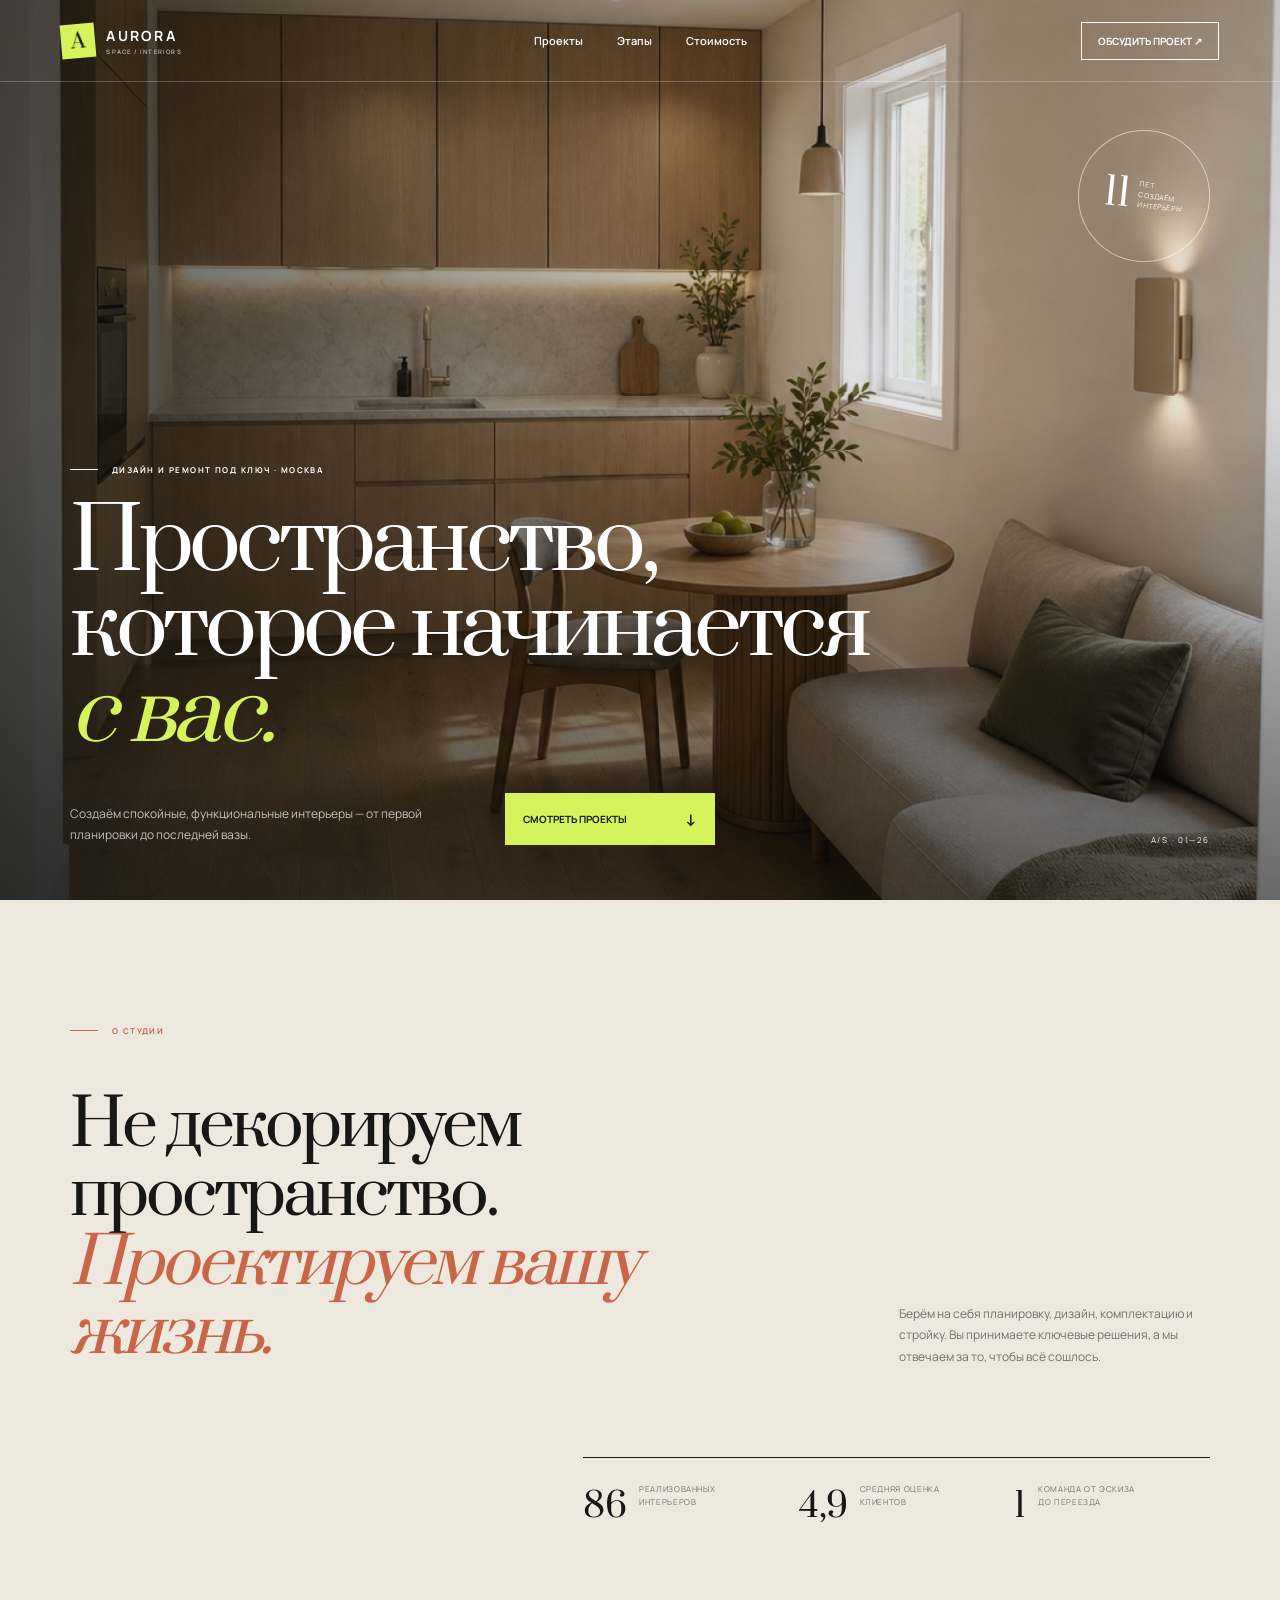
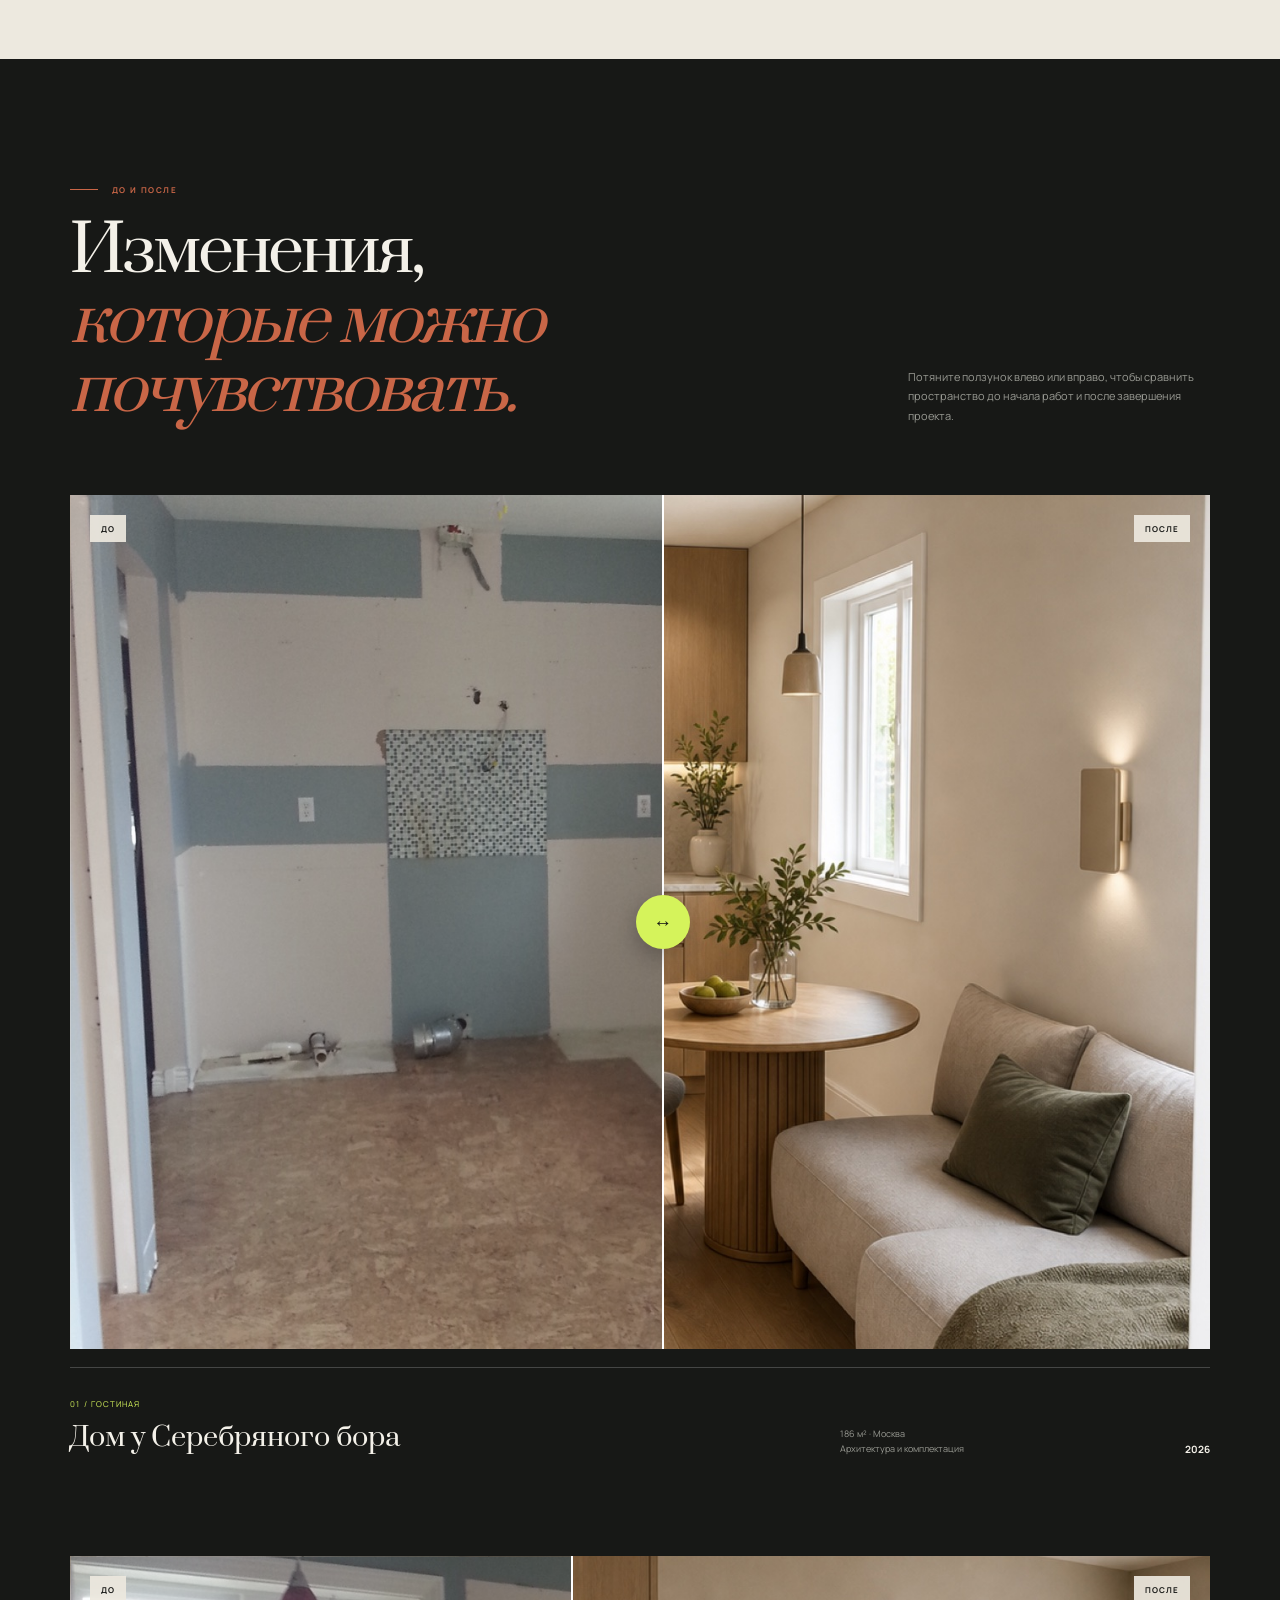
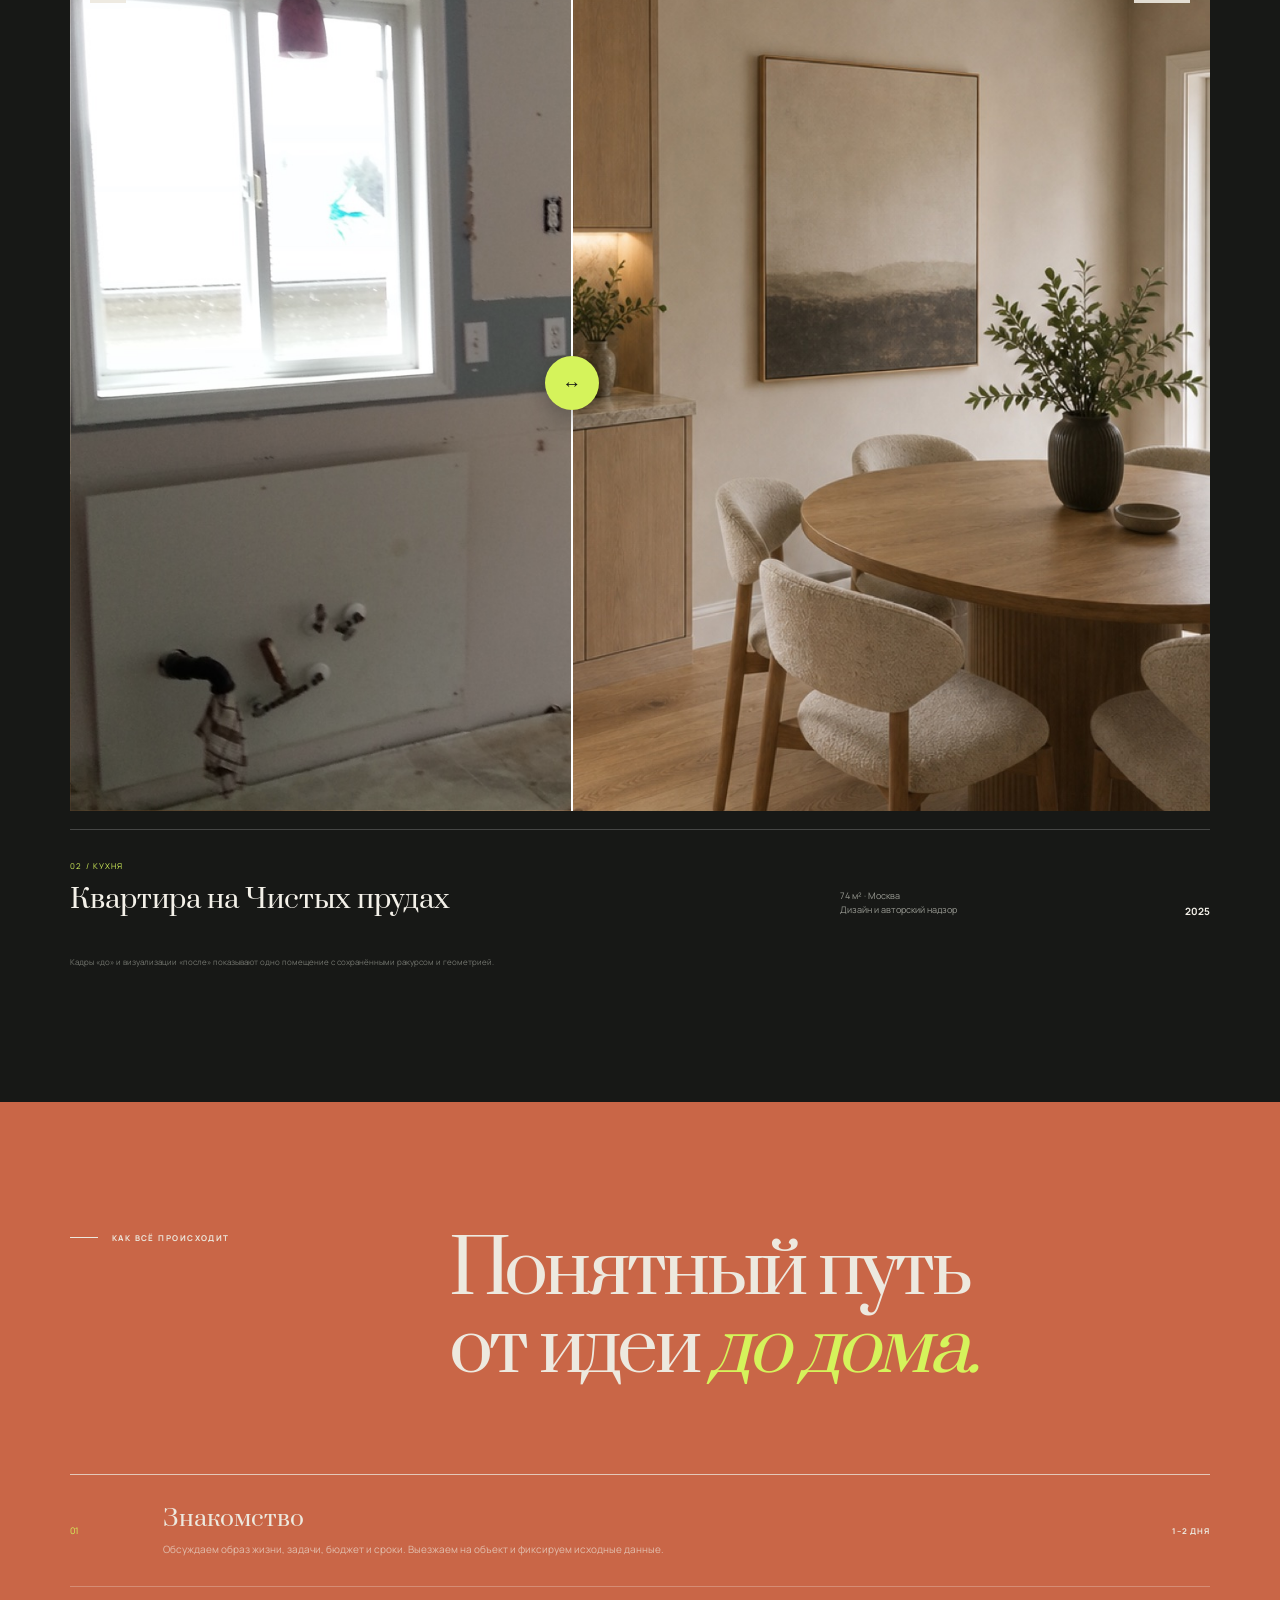
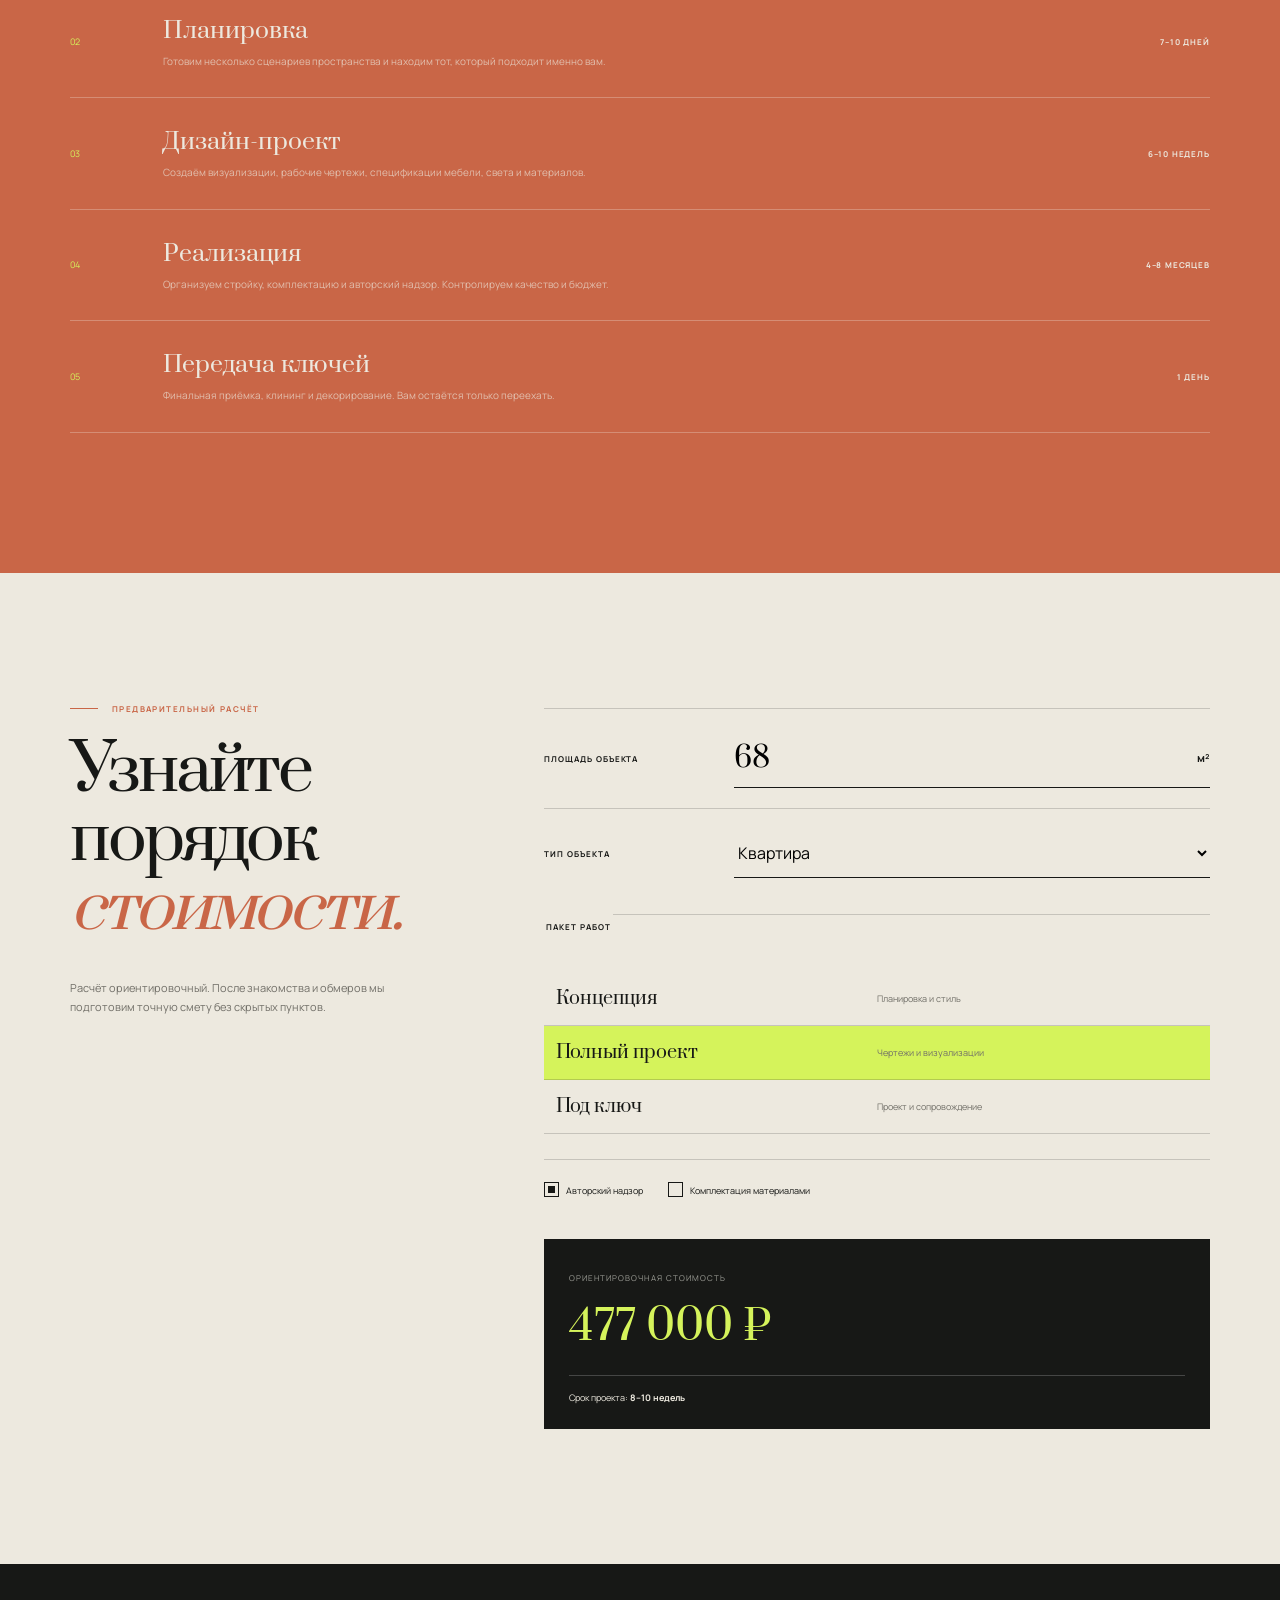
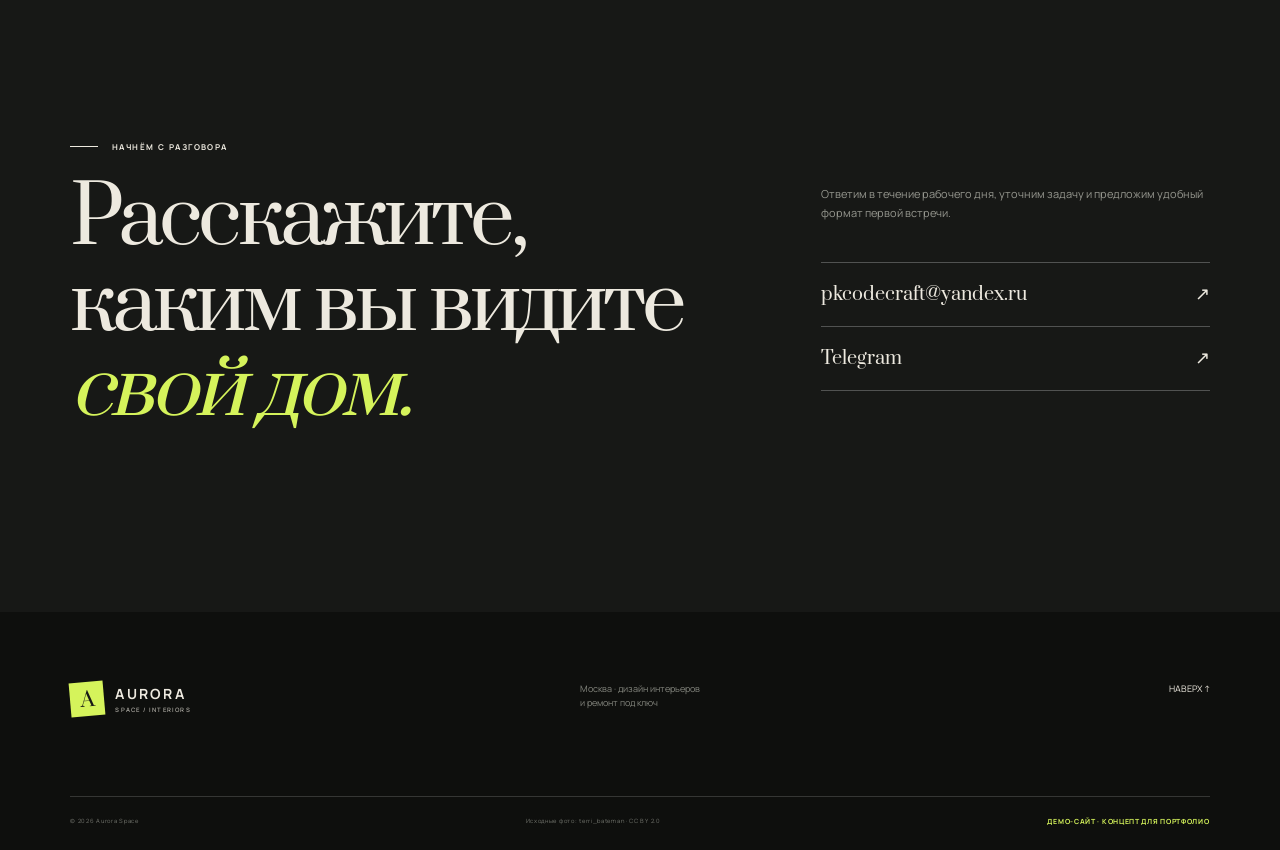
==== aurora/index.html @ 2953c41c "add Aurora interior studio demo" ====
<!doctype html>
<html lang="ru">
  <head>
    <meta charset="UTF-8" />
    <meta name="viewport" content="width=device-width, initial-scale=1.0" />
    <meta name="description" content="Aurora Space — дизайн интерьеров и ремонт под ключ. Проекты до и после, этапы работы и онлайн-расчёт стоимости." />
    <meta name="theme-color" content="#ede9df" />
    <title>Aurora Space — дизайн интерьеров</title>
    <link rel="preconnect" href="https://fonts.googleapis.com" />
    <link rel="preconnect" href="https://fonts.gstatic.com" crossorigin />
    <link href="https://fonts.googleapis.com/css2?family=Manrope:wght@400;500;600;700&family=Prata&display=swap" rel="stylesheet" />
    <link rel="stylesheet" href="styles.css?v=20260711-1" />
  </head>
  <body>
    <a class="skip-link" href="#main">Перейти к содержанию</a>

    <header class="site-header">
      <a class="logo" href="#top" aria-label="Aurora Space — на главную"><span>A</span><b>AURORA<small>SPACE / INTERIORS</small></b></a>
      <nav class="desktop-nav" aria-label="Основная навигация"><a href="#projects">Проекты</a><a href="#process">Этапы</a><a href="#calculator">Стоимость</a></nav>
      <a class="header-cta" href="#contact">Обсудить проект ↗</a>
      <button class="menu-toggle" type="button" aria-label="Открыть меню" aria-expanded="false"><i></i><i></i></button>
    </header>

    <div class="mobile-menu" aria-hidden="true">
      <a href="#projects">Проекты <span>01</span></a><a href="#process">Этапы <span>02</span></a><a href="#calculator">Стоимость <span>03</span></a><a href="#contact">Контакты <span>04</span></a>
    </div>

    <main id="main">
      <section class="hero" id="top">
        <img src="assets/living-after.jpg" alt="Современный интерьер гостиной Aurora Space" />
        <div class="hero-overlay"></div>
        <div class="hero-copy">
          <p class="eyebrow"><span></span> Дизайн и ремонт под ключ · Москва</p>
          <h1>Пространство,<br />которое начинается<br /><em>с вас.</em></h1>
          <div class="hero-bottom">
            <p>Создаём спокойные, функциональные интерьеры — от первой планировки до последней вазы.</p>
            <a class="button light" href="#projects">Смотреть проекты <span>↓</span></a>
          </div>
        </div>
        <div class="hero-stamp"><b>11</b><span>лет<br />создаём<br />интерьеры</span></div>
        <p class="hero-index">A/S · 01—26</p>
      </section>

      <section class="intro section">
        <p class="eyebrow dark reveal"><span></span> О студии</p>
        <div class="intro-main reveal"><h2>Не декорируем пространство.<br /><em>Проектируем вашу жизнь.</em></h2><p>Берём на себя планировку, дизайн, комплектацию и стройку. Вы принимаете ключевые решения, а мы отвечаем за то, чтобы всё сошлось.</p></div>
        <div class="intro-facts reveal"><div><b>86</b><span>реализованных<br />интерьеров</span></div><div><b>4,9</b><span>средняя оценка<br />клиентов</span></div><div><b>1</b><span>команда от эскиза<br />до переезда</span></div></div>
      </section>

      <section class="projects section" id="projects">
        <div class="section-heading reveal"><div><p class="eyebrow dark"><span></span> До и после</p><h2>Изменения,<br /><em>которые можно почувствовать.</em></h2></div><p>Потяните ползунок влево или вправо, чтобы сравнить пространство до начала работ и после завершения проекта.</p></div>

        <article class="project reveal">
          <div class="compare" data-compare style="--position: 52%">
            <img class="compare-after" src="assets/living-after.jpg" alt="Гостиная после обновления" />
            <img class="compare-before" src="assets/living-before.jpg" alt="Гостиная до обновления" />
            <span class="compare-label before-label">ДО</span><span class="compare-label after-label">ПОСЛЕ</span>
            <div class="compare-line" aria-hidden="true"><span>↔</span></div>
            <input class="compare-range" type="range" min="0" max="100" value="52" aria-label="Сравнить гостиную до и после ремонта" />
          </div>
          <div class="project-info"><div><span>01 / Гостиная</span><h3>Дом у Серебряного бора</h3></div><p>186 м² · Москва<br />Архитектура и комплектация</p><b>2026</b></div>
        </article>

        <article class="project reveal">
          <div class="compare" data-compare style="--position: 44%">
            <img class="compare-after" src="assets/kitchen-after.jpg" alt="Кухня после обновления" />
            <img class="compare-before" src="assets/kitchen-before.jpg" alt="Кухня до обновления" />
            <span class="compare-label before-label">ДО</span><span class="compare-label after-label">ПОСЛЕ</span>
            <div class="compare-line" aria-hidden="true"><span>↔</span></div>
            <input class="compare-range" type="range" min="0" max="100" value="44" aria-label="Сравнить кухню до и после ремонта" />
          </div>
          <div class="project-info"><div><span>02 / Кухня</span><h3>Квартира на Чистых прудах</h3></div><p>74 м² · Москва<br />Дизайн и авторский надзор</p><b>2025</b></div>
        </article>
        <p class="photo-note">Кадры «до» и визуализации «после» показывают одно помещение с сохранёнными ракурсом и геометрией.</p>
      </section>

      <section class="process section" id="process">
        <div class="process-title reveal"><p class="eyebrow"><span></span> Как всё происходит</p><h2>Понятный путь<br />от идеи <em>до дома.</em></h2></div>
        <ol class="steps">
          <li class="reveal"><span>01</span><div><h3>Знакомство</h3><p>Обсуждаем образ жизни, задачи, бюджет и сроки. Выезжаем на объект и фиксируем исходные данные.</p></div><b>1–2 дня</b></li>
          <li class="reveal"><span>02</span><div><h3>Планировка</h3><p>Готовим несколько сценариев пространства и находим тот, который подходит именно вам.</p></div><b>7–10 дней</b></li>
          <li class="reveal"><span>03</span><div><h3>Дизайн-проект</h3><p>Создаём визуализации, рабочие чертежи, спецификации мебели, света и материалов.</p></div><b>6–10 недель</b></li>
          <li class="reveal"><span>04</span><div><h3>Реализация</h3><p>Организуем стройку, комплектацию и авторский надзор. Контролируем качество и бюджет.</p></div><b>4–8 месяцев</b></li>
          <li class="reveal"><span>05</span><div><h3>Передача ключей</h3><p>Финальная приёмка, клининг и декорирование. Вам остаётся только переехать.</p></div><b>1 день</b></li>
        </ol>
      </section>

      <section class="calculator section" id="calculator">
        <div class="calculator-copy reveal"><p class="eyebrow dark"><span></span> Предварительный расчёт</p><h2>Узнайте порядок<br /><em>стоимости.</em></h2><p>Расчёт ориентировочный. После знакомства и обмеров мы подготовим точную смету без скрытых пунктов.</p></div>
        <form class="calc-form reveal" id="calc-form">
          <label class="field"><span>Площадь объекта</span><div class="area-input"><input id="area" type="number" min="20" max="500" value="68" /><b>м²</b></div></label>
          <label class="field"><span>Тип объекта</span><select id="property"><option value="1">Квартира</option><option value="1.12">Загородный дом</option><option value="1.18">Коммерческое пространство</option></select></label>
          <fieldset><legend>Пакет работ</legend><label><input type="radio" name="package" value="4200" /><span><b>Концепция</b><small>Планировка и стиль</small></span></label><label><input type="radio" name="package" value="6500" checked /><span><b>Полный проект</b><small>Чертежи и визуализации</small></span></label><label><input type="radio" name="package" value="9500" /><span><b>Под ключ</b><small>Проект и сопровождение</small></span></label></fieldset>
          <div class="extras"><label><input id="supervision" type="checkbox" checked /><span>Авторский надзор</span></label><label><input id="supply" type="checkbox" /><span>Комплектация материалами</span></label></div>
          <div class="calc-result"><span>Ориентировочная стоимость</span><output id="price">477 360 ₽</output><p>Срок проекта: <b id="duration">8–10 недель</b></p></div>
        </form>
      </section>

      <section class="contact section" id="contact">
        <div class="contact-copy reveal"><p class="eyebrow"><span></span> Начнём с разговора</p><h2>Расскажите,<br />каким вы видите<br /><em>свой дом.</em></h2></div>
        <div class="contact-side reveal"><p>Ответим в течение рабочего дня, уточним задачу и предложим удобный формат первой встречи.</p><a class="contact-link" href="mailto:pkcodecraft@yandex.ru">pkcodecraft@yandex.ru <span>↗</span></a><a class="contact-link" href="https://t.me/un4uspep" target="_blank" rel="noreferrer">Telegram <span>↗</span></a></div>
      </section>
    </main>

    <footer class="footer"><a class="logo" href="#top"><span>A</span><b>AURORA<small>SPACE / INTERIORS</small></b></a><p>Москва · дизайн интерьеров<br />и ремонт под ключ</p><a href="#top">Наверх ↑</a><div class="footer-bottom"><small>© <span id="year"></span> Aurora Space</small><small>Исходные фото: <a href="https://commons.wikimedia.org/wiki/Category:Kitchen_installation" target="_blank" rel="noreferrer">terri_bateman · CC BY 2.0</a></small><b>ДЕМО-САЙТ · КОНЦЕПТ ДЛЯ ПОРТФОЛИО</b></div></footer>
    <script src="script.js?v=20260711-1"></script>
  </body>
</html>
---- aurora/styles.css ----
:root { --paper:#ede9df; --ink:#171816; --muted:#716f68; --line:rgba(23,24,22,.18); --acid:#d5f35b; --clay:#c96647; --serif:"Prata",Georgia,serif; --sans:"Manrope",Arial,sans-serif; }
* { box-sizing:border-box; }
html { scroll-behavior:smooth; }
body { margin:0; color:var(--ink); background:var(--paper); font-family:var(--sans); overflow-x:hidden; }
body.menu-open { overflow:hidden; }
a { color:inherit; text-decoration:none; }
button,input,select { font:inherit; }
img { display:block; max-width:100%; }
.skip-link { position:fixed; z-index:100; left:12px; top:12px; padding:12px 16px; background:white; transform:translateY(-160%); }
.skip-link:focus { transform:none; }
.site-header { position:fixed; z-index:40; inset:0 0 auto; height:82px; padding:0 clamp(22px,4.8vw,78px); display:grid; grid-template-columns:1fr auto 1fr; align-items:center; color:white; border-bottom:1px solid rgba(255,255,255,.25); transition:.3s; }
.site-header.scrolled { height:68px; color:var(--ink); background:rgba(237,233,223,.93); border-color:var(--line); backdrop-filter:blur(15px); }
.logo { justify-self:start; display:flex; align-items:center; gap:11px; }
.logo > span { width:34px; height:34px; display:grid; place-items:center; color:var(--ink); background:var(--acid); font:20px var(--serif); transform:rotate(-5deg); }
.logo b { font-size:14px; letter-spacing:.16em; }
.logo small { display:block; margin-top:3px; font-size:6px; font-weight:600; letter-spacing:.2em; opacity:.7; }
.desktop-nav { display:flex; gap:34px; font-size:11px; font-weight:600; }
.desktop-nav a { padding:8px 0; }
.header-cta { justify-self:end; padding:11px 16px; border:1px solid currentColor; font-size:10px; font-weight:700; text-transform:uppercase; }
.menu-toggle { display:none; width:42px; height:42px; border:0; color:inherit; background:none; }
.menu-toggle i { display:block; width:22px; height:1px; margin:6px auto; background:currentColor; transition:.2s; }
.menu-toggle.active i:first-child { transform:translateY(3.5px) rotate(45deg); }
.menu-toggle.active i:last-child { transform:translateY(-3.5px) rotate(-45deg); }
.mobile-menu { display:none; position:fixed; z-index:35; inset:0; padding:110px 24px 30px; background:var(--acid); }
.mobile-menu a { display:flex; justify-content:space-between; padding:19px 0; border-bottom:1px solid var(--ink); font:32px var(--serif); }
.mobile-menu a span { font:9px var(--sans); }
.section { padding-left:clamp(22px,5.5vw,90px); padding-right:clamp(22px,5.5vw,90px); }
section[id] { scroll-margin-top:70px; }
.hero { position:relative; min-height:100svh; display:flex; align-items:flex-end; padding:140px clamp(22px,5.5vw,90px) 55px; color:white; overflow:hidden; }
.hero > img,.hero-overlay { position:absolute; inset:0; width:100%; height:100%; }
.hero > img { object-fit:cover; }
.hero-overlay { background:linear-gradient(90deg,rgba(13,14,12,.7),rgba(13,14,12,.1) 70%),linear-gradient(0deg,rgba(13,14,12,.55),transparent 55%); }
.hero-copy { position:relative; z-index:2; width:min(1100px,83%); }
.eyebrow { margin:0; font-size:8px; font-weight:700; letter-spacing:.18em; text-transform:uppercase; }
.eyebrow span { display:inline-block; width:28px; height:1px; margin:0 10px 3px 0; background:currentColor; }
.eyebrow.dark { color:var(--clay); }
.hero h1 { margin:26px 0 0; font:400 clamp(54px,6.7vw,108px)/1 var(--serif); letter-spacing:-.055em; }
em { color:var(--acid); font-style:italic; }
.hero-bottom { display:flex; align-items:flex-end; gap:45px; margin-top:35px; }
.hero-bottom > p { width:390px; margin:0; color:rgba(255,255,255,.72); font-size:12px; line-height:1.7; }
.button { min-width:210px; display:inline-flex; justify-content:space-between; align-items:center; padding:15px 18px; font-size:10px; font-weight:700; text-transform:uppercase; }
.button.light { color:var(--ink); background:var(--acid); }
.button span { font-size:16px; }
.hero-stamp { position:absolute; z-index:2; right:5.5vw; top:130px; width:132px; height:132px; display:flex; align-items:center; justify-content:center; gap:8px; border:1px solid rgba(255,255,255,.55); border-radius:50%; transform:rotate(6deg); }
.hero-stamp b { font:38px var(--serif); }
.hero-stamp span { font-size:7px; line-height:1.5; text-transform:uppercase; letter-spacing:.08em; }
.hero-index { position:absolute; z-index:2; right:5.5vw; bottom:55px; margin:0; font-size:8px; letter-spacing:.18em; }
.intro { padding-top:125px; padding-bottom:130px; }
.intro-main { display:grid; grid-template-columns:1.4fr .6fr; gap:8vw; align-items:end; margin-top:55px; }
.intro h2,.section-heading h2,.process h2,.calculator h2,.contact h2 { margin:0; font:400 clamp(42px,5vw,76px)/1.08 var(--serif); letter-spacing:-.05em; }
.intro h2 em,.section-heading h2 em,.calculator h2 em { color:var(--clay); }
.intro-main > p { margin:0; color:var(--muted); font-size:12px; line-height:1.8; }
.intro-facts { display:grid; grid-template-columns:repeat(3,1fr); gap:20px; width:55%; margin:90px 0 0 auto; padding-top:25px; border-top:1px solid var(--ink); }
.intro-facts div { display:flex; align-items:flex-start; gap:12px; }
.intro-facts b { font:34px var(--serif); }
.intro-facts span { font-size:8px; line-height:1.55; text-transform:uppercase; letter-spacing:.08em; color:var(--muted); }
.projects { padding-top:125px; padding-bottom:135px; color:#f4f1e9; background:var(--ink); }
.section-heading { display:flex; justify-content:space-between; align-items:flex-end; gap:60px; margin-bottom:70px; }
.section-heading h2 { margin-top:22px; }
.section-heading > p { width:360px; margin:0; color:#999a93; font-size:11px; line-height:1.75; }
.compare { --position:50%; position:relative; aspect-ratio:4/3; overflow:hidden; background:#2b2c29; cursor:ew-resize; touch-action:pan-y; }
.compare > img { position:absolute; inset:0; width:100%; height:100%; object-fit:cover; }
.compare-before { z-index:2; clip-path:inset(0 calc(100% - var(--position)) 0 0); filter:saturate(.72); }
.compare-line { position:absolute; z-index:4; left:var(--position); top:0; bottom:0; width:2px; background:white; transform:translateX(-1px); pointer-events:none; }
.compare-line span { position:absolute; left:50%; top:50%; width:54px; height:54px; display:grid; place-items:center; border-radius:50%; color:var(--ink); background:var(--acid); box-shadow:0 8px 25px rgba(0,0,0,.28); transform:translate(-50%,-50%); font-size:19px; }
.compare-range { position:absolute; z-index:5; inset:0; width:100%; height:100%; margin:0; opacity:0; cursor:ew-resize; }
.compare-label { position:absolute; z-index:3; top:20px; padding:8px 11px; color:var(--ink); background:rgba(237,233,223,.92); font-size:8px; font-weight:700; letter-spacing:.12em; }
.before-label { left:20px; }.after-label { right:20px; }
.project + .project { margin-top:100px; }
.project-info { display:grid; grid-template-columns:1fr 270px 70px; gap:30px; align-items:end; padding-top:22px; border-top:1px solid rgba(255,255,255,.2); margin-top:18px; }
.project-info span { color:var(--acid); font-size:8px; text-transform:uppercase; letter-spacing:.13em; }
.project-info h3 { margin:7px 0 0; font:27px var(--serif); }
.project-info p { margin:0; color:#999a93; font-size:9px; line-height:1.6; }
.project-info > b { justify-self:end; font-size:10px; }
.photo-note { margin:38px 0 0; color:#74766f; font-size:8px; }
.process { padding-top:130px; padding-bottom:140px; color:var(--paper); background:var(--clay); }
.process-title { display:grid; grid-template-columns:.55fr 1.45fr; gap:7vw; align-items:start; }
.process-title h2 { font-size:clamp(46px,5.7vw,86px); }
.process-title em { color:var(--acid); }
.steps { list-style:none; margin:85px 0 0; padding:0; border-top:1px solid rgba(237,233,223,.75); }
.steps li { display:grid; grid-template-columns:65px 1fr 110px; gap:28px; align-items:center; padding:28px 0; border-bottom:1px solid rgba(237,233,223,.3); }
.steps li > span { color:var(--acid); font-size:9px; }
.steps h3 { margin:0 0 7px; font:23px var(--serif); }
.steps p { max-width:660px; margin:0; color:rgba(237,233,223,.68); font-size:10px; line-height:1.65; }
.steps li > b { text-align:right; font-size:8px; text-transform:uppercase; letter-spacing:.1em; }
.calculator { display:grid; grid-template-columns:.7fr 1.3fr; gap:9vw; padding-top:130px; padding-bottom:135px; }
.calculator-copy > p:last-child { max-width:340px; margin:35px 0 0; color:var(--muted); font-size:11px; line-height:1.75; }
.calculator h2 { margin-top:22px; }
.calc-form { padding-top:5px; }
.field { display:grid; grid-template-columns:190px 1fr; align-items:center; padding:20px 0; border-top:1px solid var(--line); }
.field > span,fieldset legend { font-size:8px; font-weight:700; text-transform:uppercase; letter-spacing:.12em; }
.area-input { display:flex; align-items:center; border-bottom:1px solid var(--ink); }
.area-input input { width:100%; padding:10px 0; border:0; outline:0; background:none; font:28px var(--serif); }
.area-input b { font-size:11px; }
.field select { width:100%; padding:12px 0; border:0; border-bottom:1px solid var(--ink); border-radius:0; background:transparent; outline:0; }
fieldset { margin:0; padding:25px 0; border:0; border-top:1px solid var(--line); }
fieldset legend { padding-top:23px; margin-bottom:15px; }
fieldset > label { display:block; }
fieldset input,.extras input { position:absolute; opacity:0; }
fieldset label span { display:grid; grid-template-columns:1fr 1fr; padding:14px 12px; border-bottom:1px solid var(--line); cursor:pointer; }
fieldset label span b { font:18px var(--serif); }
fieldset label span small { align-self:center; color:var(--muted); font-size:9px; }
fieldset input:checked + span { background:var(--acid); }
.extras { display:flex; gap:25px; padding:22px 0; border-top:1px solid var(--line); }
.extras label { cursor:pointer; font-size:9px; }
.extras label span::before { content:""; display:inline-block; width:13px; height:13px; margin:0 7px -3px 0; border:1px solid var(--ink); }
.extras input:checked + span::before { background:var(--ink); box-shadow:inset 0 0 0 3px var(--paper); }
.calc-result { margin-top:20px; padding:25px; color:var(--paper); background:var(--ink); }
.calc-result > span { font-size:8px; text-transform:uppercase; letter-spacing:.13em; color:#9b9c95; }
.calc-result output { display:block; margin:12px 0 20px; font:42px var(--serif); color:var(--acid); }
.calc-result p { margin:0; padding-top:15px; border-top:1px solid rgba(255,255,255,.2); font-size:9px; }
.contact { min-height:72svh; display:grid; grid-template-columns:1.25fr .75fr; gap:8vw; align-items:center; padding-top:120px; padding-bottom:120px; color:var(--paper); background:var(--ink); }
.contact h2 { margin-top:25px; font-size:clamp(48px,6.2vw,92px); }
.contact-side > p { margin:0 0 40px; color:#96978f; font-size:11px; line-height:1.75; }
.contact-link { display:flex; justify-content:space-between; gap:20px; padding:19px 0; border-top:1px solid rgba(255,255,255,.25); font:18px var(--serif); }
.contact-link:last-child { border-bottom:1px solid rgba(255,255,255,.25); }
.footer { display:grid; grid-template-columns:1fr 1fr 1fr; gap:30px; padding:70px clamp(22px,5.5vw,90px) 24px; color:var(--paper); background:#0e0f0d; }
.footer p { justify-self:center; margin:0; color:#85877f; font-size:9px; line-height:1.6; }
.footer > a:not(.logo) { justify-self:end; font-size:9px; text-transform:uppercase; }
.footer-bottom { grid-column:1/-1; display:flex; justify-content:space-between; gap:25px; margin-top:50px; padding-top:20px; border-top:1px solid rgba(255,255,255,.16); color:#74766f; font-size:7px; letter-spacing:.1em; }
.footer-bottom b { color:var(--acid); }
.reveal { opacity:0; transform:translateY(22px); transition:opacity .7s,transform .7s; }
.reveal.visible { opacity:1; transform:none; }
@media(max-width:900px){.site-header{grid-template-columns:1fr auto}.desktop-nav,.header-cta{display:none}.menu-toggle{display:block}.mobile-menu.open{display:flex;flex-direction:column}.hero-copy{width:94%}.intro-main{grid-template-columns:1fr}.intro-main>p{max-width:520px}.intro-facts{width:80%}.section-heading{align-items:flex-start}.calculator{grid-template-columns:1fr}.calculator-copy{max-width:700px}.calc-form{max-width:760px}.contact{grid-template-columns:1fr}.contact-side{max-width:620px}}
@media(max-width:650px){.site-header{height:70px;padding:0 19px}.logo b{font-size:12px}.hero{min-height:760px;padding:130px 21px 34px}.hero>img{object-position:60% center}.hero-copy{width:100%}.hero h1{font-size:clamp(43px,12.3vw,58px)}.hero-bottom{display:block}.hero-bottom>p{width:92%;margin-bottom:23px}.button{width:100%}.hero-stamp{width:94px;height:94px;right:20px;top:96px}.hero-stamp b{font-size:27px}.hero-stamp span{font-size:6px}.hero-index{display:none}.intro{padding-top:85px;padding-bottom:90px}.intro h2,.section-heading h2,.calculator h2{font-size:42px}.intro-facts{width:100%;grid-template-columns:repeat(3,1fr);margin-top:55px}.intro-facts div{display:block}.intro-facts b{display:block;margin-bottom:6px;font-size:26px}.section-heading{display:block;margin-bottom:45px}.section-heading>p{width:100%;margin-top:25px}.projects{padding-top:85px;padding-bottom:90px}.compare{aspect-ratio:4/4.2}.compare>img{object-position:center}.compare-line span{width:46px;height:46px}.project+.project{margin-top:70px}.project-info{grid-template-columns:1fr 45px;gap:16px}.project-info>div{min-width:0}.project-info h3{font-size:22px;overflow-wrap:anywhere}.project-info p{grid-column:1/-1}.project-info>b{grid-column:2;grid-row:1}.process{padding-top:85px;padding-bottom:90px}.process-title{display:block}.process-title h2{margin-top:25px;font-size:45px}.steps{margin-top:55px}.steps li{grid-template-columns:34px 1fr;gap:12px;padding:23px 0}.steps li>b{grid-column:2;text-align:left;color:var(--acid)}.calculator{padding-top:85px;padding-bottom:90px}.field{grid-template-columns:1fr;gap:10px}.field>span{margin-bottom:5px}fieldset label span{grid-template-columns:1fr;gap:4px}.extras{display:block}.extras label{display:block;margin:13px 0}.calc-result output{font-size:34px}.contact{padding-top:90px;padding-bottom:90px}.contact h2{font-size:47px}.contact-side{margin-top:35px}.contact-link{font-size:15px}.footer{grid-template-columns:1fr 1fr}.footer p{display:none}.footer-bottom{display:grid;grid-template-columns:1fr 1fr}.footer-bottom b{grid-column:1/-1}.before-label{left:12px}.after-label{right:12px}.compare-label{top:12px}}
@media(prefers-reduced-motion:reduce){html{scroll-behavior:auto}*,*::before,*::after{animation-duration:.01ms!important;transition-duration:.01ms!important}.reveal{opacity:1;transform:none}}
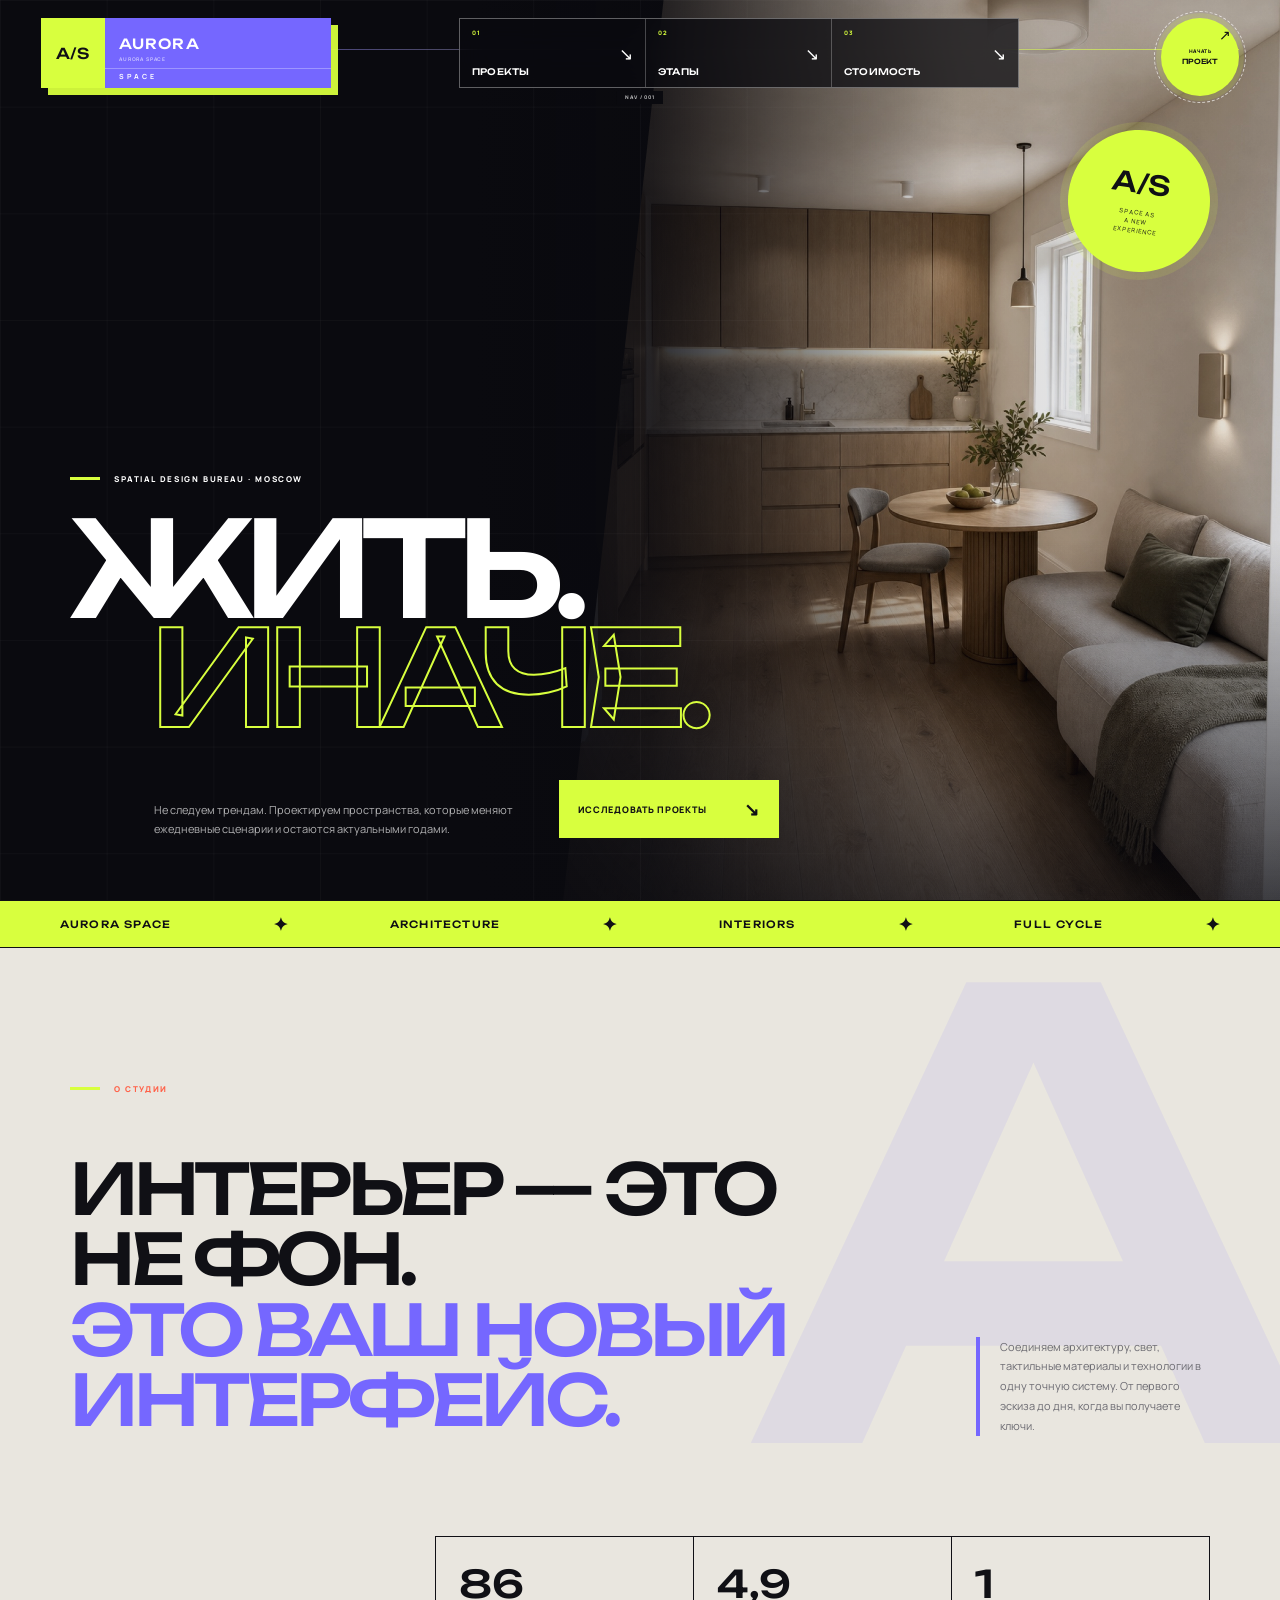
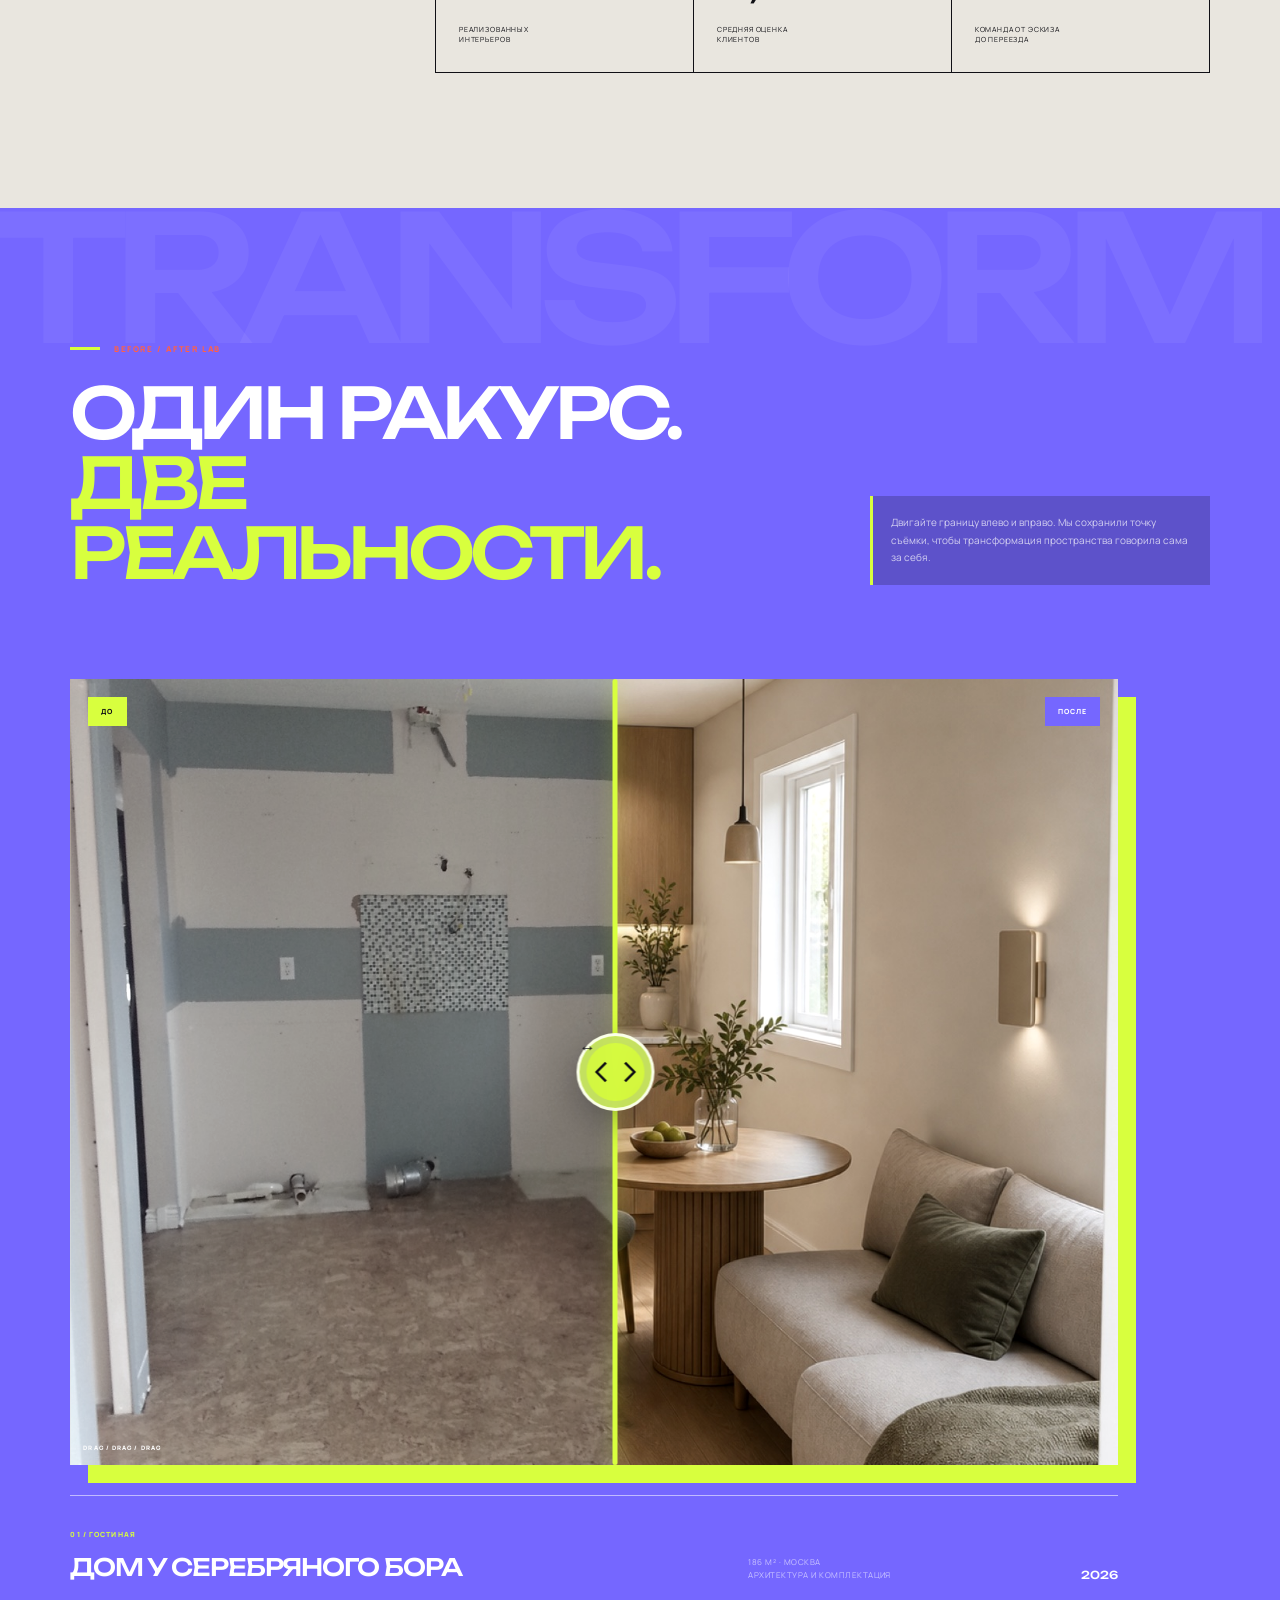
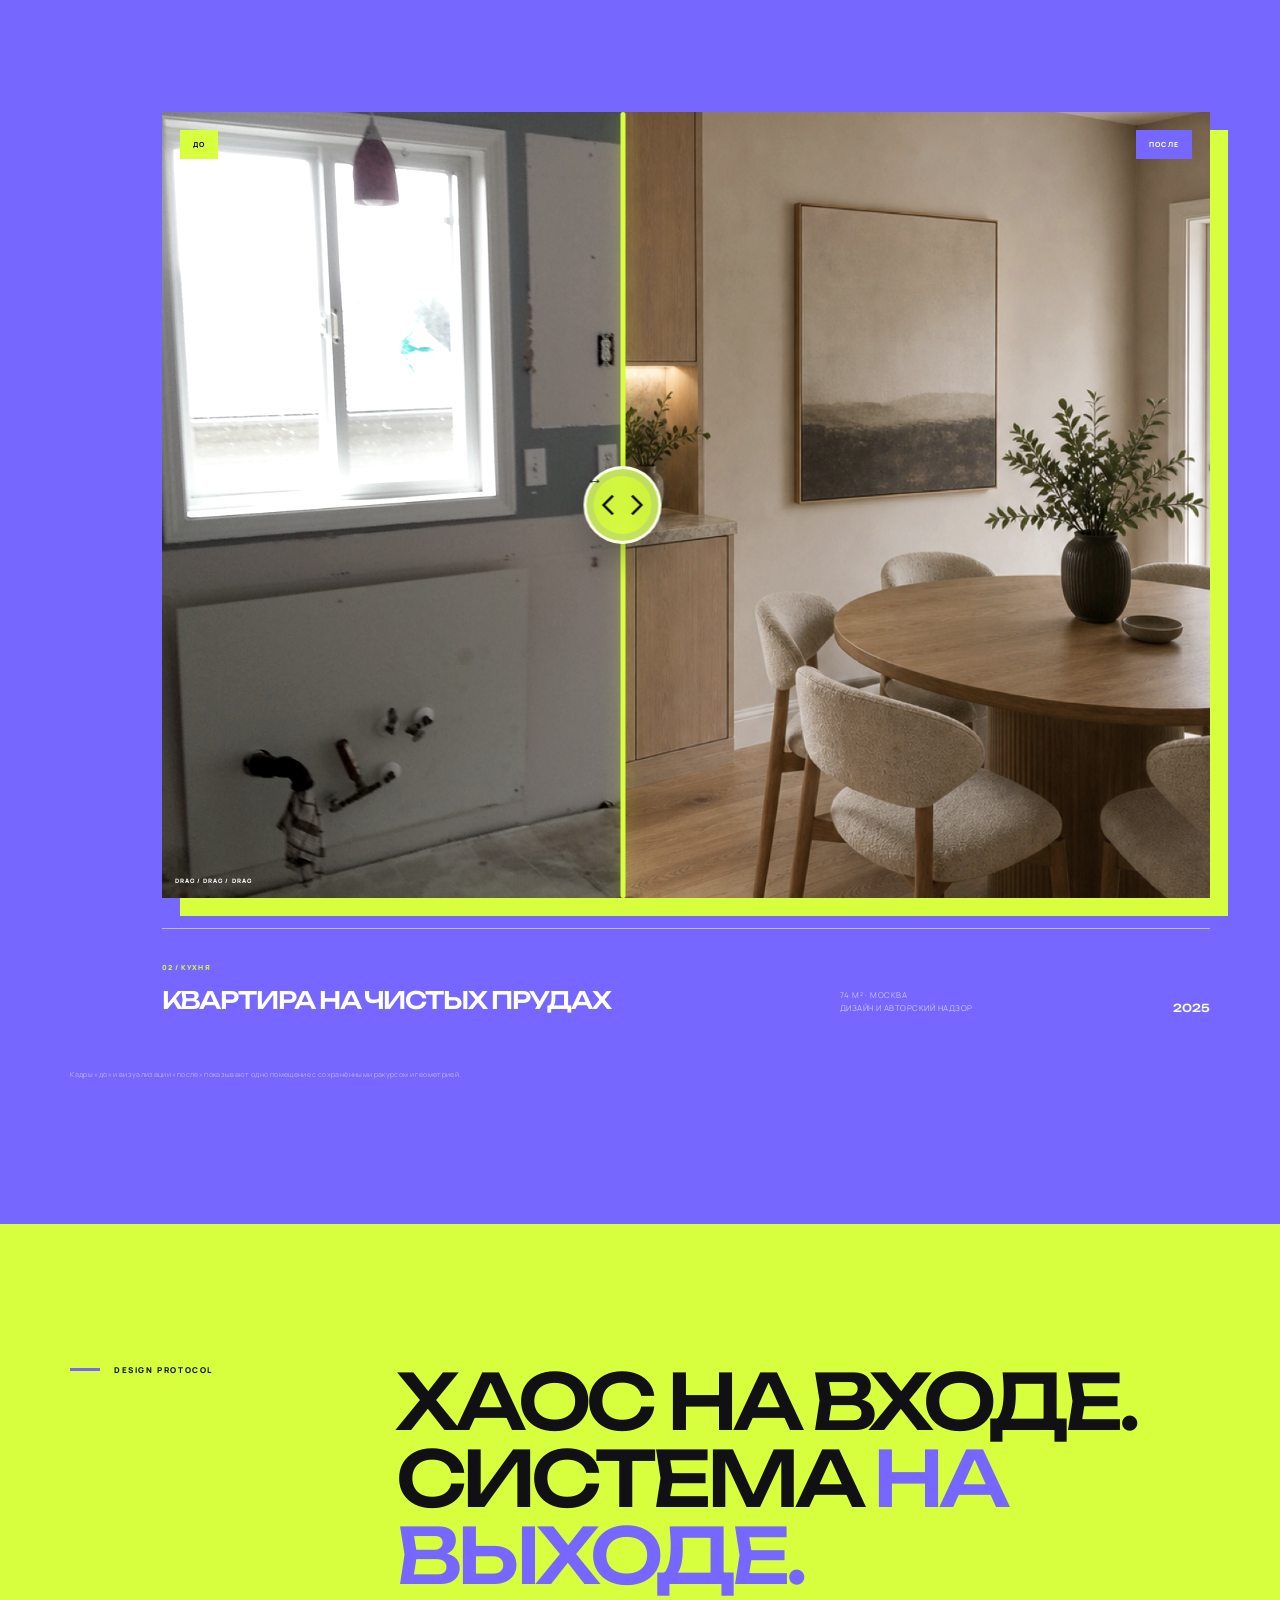
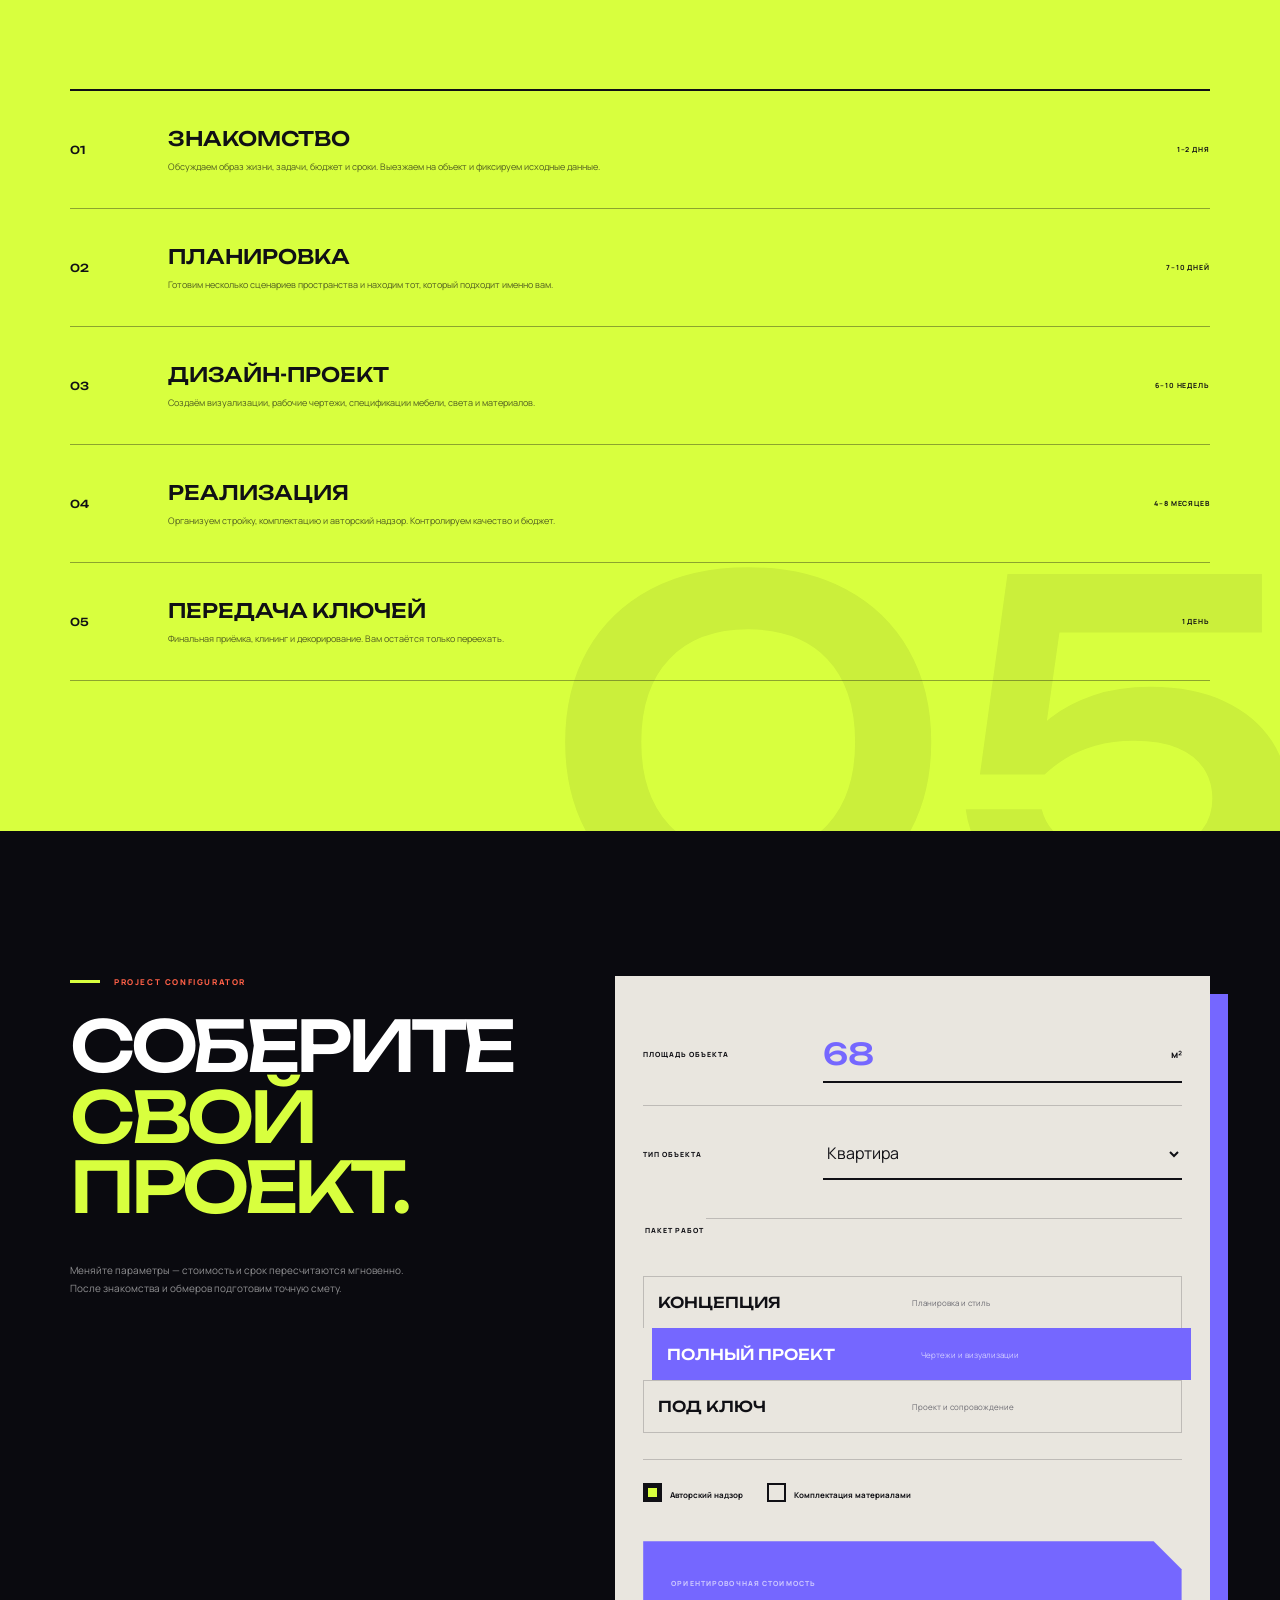
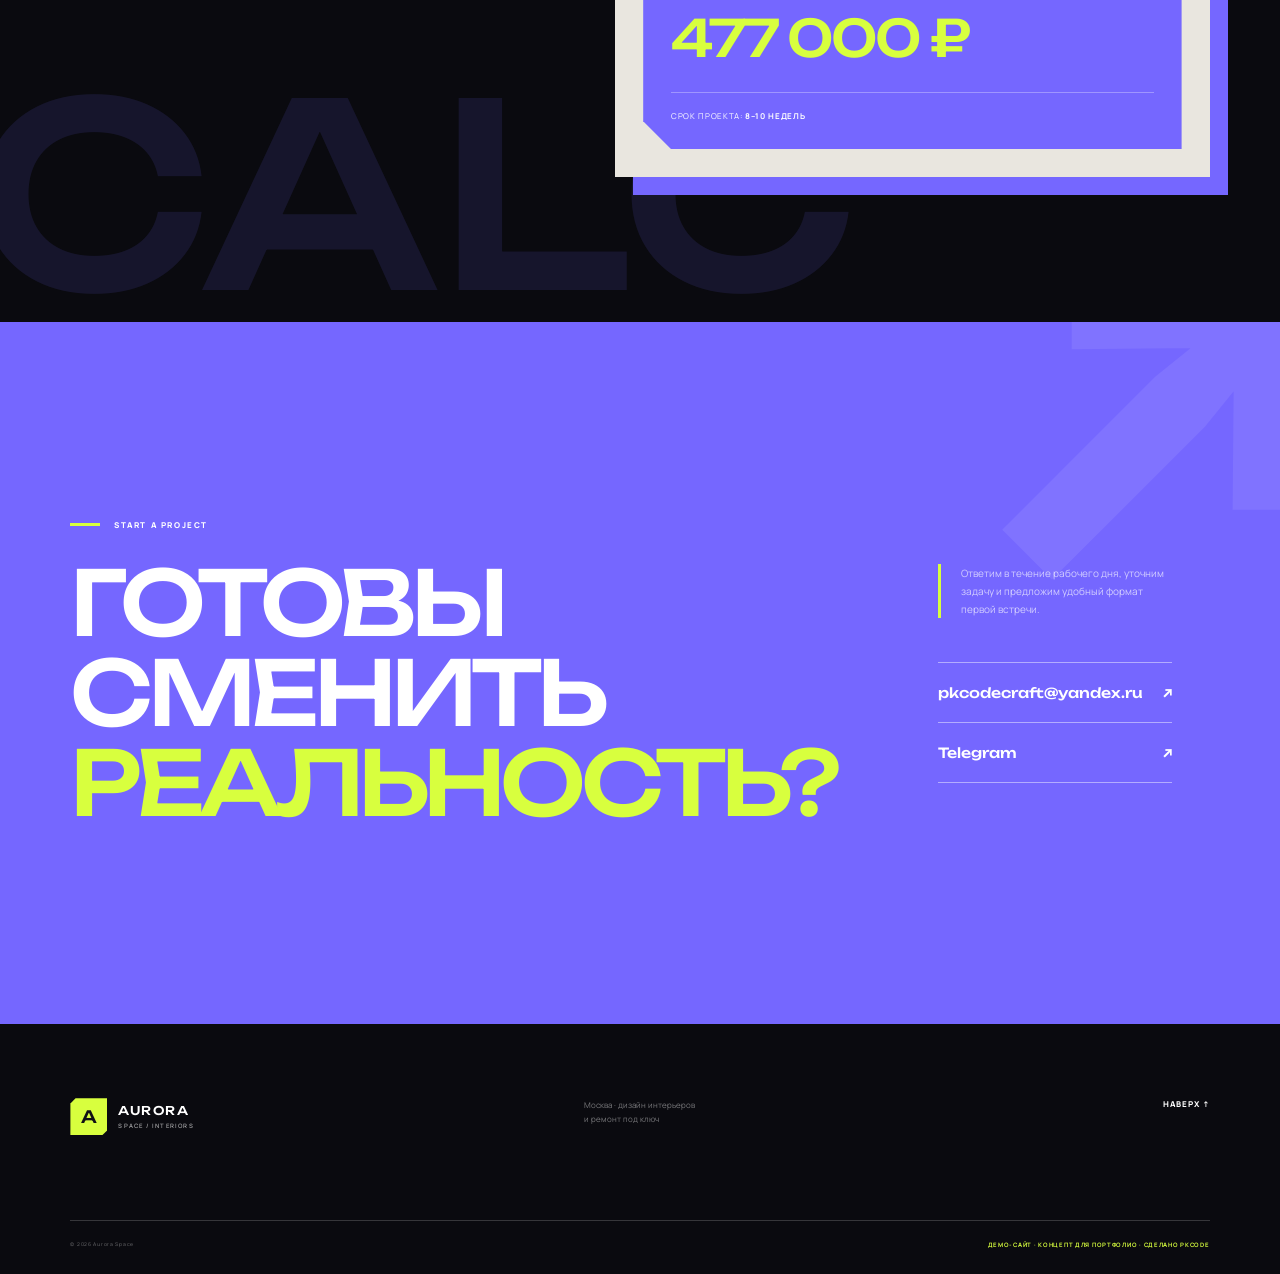
==== commit 0fb62908: "redesign Aurora and polish interactions" ====
--- a/aurora/index.html
+++ b/aurora/index.html
@@ -4,20 +4,24 @@
     <meta charset="UTF-8" />
     <meta name="viewport" content="width=device-width, initial-scale=1.0" />
     <meta name="description" content="Aurora Space — дизайн интерьеров и ремонт под ключ. Проекты до и после, этапы работы и онлайн-расчёт стоимости." />
-    <meta name="theme-color" content="#ede9df" />
+    <meta name="theme-color" content="#0a0a0f" />
     <title>Aurora Space — дизайн интерьеров</title>
     <link rel="preconnect" href="https://fonts.googleapis.com" />
     <link rel="preconnect" href="https://fonts.gstatic.com" crossorigin />
-    <link href="https://fonts.googleapis.com/css2?family=Manrope:wght@400;500;600;700&family=Prata&display=swap" rel="stylesheet" />
-    <link rel="stylesheet" href="styles.css?v=20260711-1" />
+    <link href="https://fonts.googleapis.com/css2?family=Manrope:wght@400;500;600;700&family=Unbounded:wght@400;500;600&display=swap" rel="stylesheet" />
+    <link rel="stylesheet" href="styles.css?v=20260711-4" />
   </head>
   <body>
     <a class="skip-link" href="#main">Перейти к содержанию</a>
 
     <header class="site-header">
-      <a class="logo" href="#top" aria-label="Aurora Space — на главную"><span>A</span><b>AURORA<small>SPACE / INTERIORS</small></b></a>
-      <nav class="desktop-nav" aria-label="Основная навигация"><a href="#projects">Проекты</a><a href="#process">Этапы</a><a href="#calculator">Стоимость</a></nav>
-      <a class="header-cta" href="#contact">Обсудить проект ↗</a>
+      <a class="header-brand" href="#top" aria-label="Aurora Space — на главную"><span>A/S</span><b>AURORA<small>AURORA SPACE</small></b><i>SPACE</i></a>
+      <nav class="desktop-nav" aria-label="Основная навигация">
+        <a href="#projects"><small>01</small><b>Проекты</b><i>↘</i></a>
+        <a href="#process"><small>02</small><b>Этапы</b><i>↘</i></a>
+        <a href="#calculator"><small>03</small><b>Стоимость</b><i>↘</i></a>
+      </nav>
+      <a class="header-cta" href="#contact"><span>Начать</span><b>проект</b><i>↗</i></a>
       <button class="menu-toggle" type="button" aria-label="Открыть меню" aria-expanded="false"><i></i><i></i></button>
     </header>
 
@@ -29,26 +33,33 @@
       <section class="hero" id="top">
         <img src="assets/living-after.jpg" alt="Современный интерьер гостиной Aurora Space" />
         <div class="hero-overlay"></div>
+        <div class="hero-grid" aria-hidden="true"></div>
         <div class="hero-copy">
-          <p class="eyebrow"><span></span> Дизайн и ремонт под ключ · Москва</p>
-          <h1>Пространство,<br />которое начинается<br /><em>с вас.</em></h1>
+          <p class="eyebrow"><span></span> Spatial design bureau · Moscow</p>
+          <h1>Жить.<br /><em>Иначе.</em></h1>
           <div class="hero-bottom">
-            <p>Создаём спокойные, функциональные интерьеры — от первой планировки до последней вазы.</p>
-            <a class="button light" href="#projects">Смотреть проекты <span>↓</span></a>
+            <p>Не следуем трендам. Проектируем пространства, которые меняют ежедневные сценарии и остаются актуальными годами.</p>
+            <a class="button light" href="#projects">Исследовать проекты <span>↘</span></a>
           </div>
         </div>
-        <div class="hero-stamp"><b>11</b><span>лет<br />создаём<br />интерьеры</span></div>
-        <p class="hero-index">A/S · 01—26</p>
+        <div class="hero-stamp"><b>A/S</b><span>space as<br />a new<br />experience</span></div>
       </section>
+
+      <div class="signal-bar" aria-hidden="true">
+        <div class="signal-track">
+          <div class="signal-group"><span>AURORA SPACE</span><b>✦</b><span>ARCHITECTURE</span><b>✦</b><span>INTERIORS</span><b>✦</b><span>FULL CYCLE</span><b>✦</b></div>
+          <div class="signal-group"><span>AURORA SPACE</span><b>✦</b><span>ARCHITECTURE</span><b>✦</b><span>INTERIORS</span><b>✦</b><span>FULL CYCLE</span><b>✦</b></div>
+        </div>
+      </div>
 
       <section class="intro section">
         <p class="eyebrow dark reveal"><span></span> О студии</p>
-        <div class="intro-main reveal"><h2>Не декорируем пространство.<br /><em>Проектируем вашу жизнь.</em></h2><p>Берём на себя планировку, дизайн, комплектацию и стройку. Вы принимаете ключевые решения, а мы отвечаем за то, чтобы всё сошлось.</p></div>
+        <div class="intro-main reveal"><h2>Интерьер — это не фон.<br /><em>Это ваш новый интерфейс.</em></h2><p>Соединяем архитектуру, свет, тактильные материалы и технологии в одну точную систему. От первого эскиза до дня, когда вы получаете ключи.</p></div>
         <div class="intro-facts reveal"><div><b>86</b><span>реализованных<br />интерьеров</span></div><div><b>4,9</b><span>средняя оценка<br />клиентов</span></div><div><b>1</b><span>команда от эскиза<br />до переезда</span></div></div>
       </section>
 
       <section class="projects section" id="projects">
-        <div class="section-heading reveal"><div><p class="eyebrow dark"><span></span> До и после</p><h2>Изменения,<br /><em>которые можно почувствовать.</em></h2></div><p>Потяните ползунок влево или вправо, чтобы сравнить пространство до начала работ и после завершения проекта.</p></div>
+        <div class="section-heading reveal"><div><p class="eyebrow dark"><span></span> Before / after lab</p><h2>Один ракурс.<br /><em>Две реальности.</em></h2></div><p>Двигайте границу влево и вправо. Мы сохранили точку съёмки, чтобы трансформация пространства говорила сама за себя.</p></div>
 
         <article class="project reveal">
           <div class="compare" data-compare style="--position: 52%">
@@ -75,7 +86,7 @@
       </section>
 
       <section class="process section" id="process">
-        <div class="process-title reveal"><p class="eyebrow"><span></span> Как всё происходит</p><h2>Понятный путь<br />от идеи <em>до дома.</em></h2></div>
+        <div class="process-title reveal"><p class="eyebrow"><span></span> Design protocol</p><h2>Хаос на входе.<br />Система <em>на выходе.</em></h2></div>
         <ol class="steps">
           <li class="reveal"><span>01</span><div><h3>Знакомство</h3><p>Обсуждаем образ жизни, задачи, бюджет и сроки. Выезжаем на объект и фиксируем исходные данные.</p></div><b>1–2 дня</b></li>
           <li class="reveal"><span>02</span><div><h3>Планировка</h3><p>Готовим несколько сценариев пространства и находим тот, который подходит именно вам.</p></div><b>7–10 дней</b></li>
@@ -86,7 +97,7 @@
       </section>
 
       <section class="calculator section" id="calculator">
-        <div class="calculator-copy reveal"><p class="eyebrow dark"><span></span> Предварительный расчёт</p><h2>Узнайте порядок<br /><em>стоимости.</em></h2><p>Расчёт ориентировочный. После знакомства и обмеров мы подготовим точную смету без скрытых пунктов.</p></div>
+        <div class="calculator-copy reveal"><p class="eyebrow dark"><span></span> Project configurator</p><h2>Соберите<br /><em>свой проект.</em></h2><p>Меняйте параметры — стоимость и срок пересчитаются мгновенно. После знакомства и обмеров подготовим точную смету.</p></div>
         <form class="calc-form reveal" id="calc-form">
           <label class="field"><span>Площадь объекта</span><div class="area-input"><input id="area" type="number" min="20" max="500" value="68" /><b>м²</b></div></label>
           <label class="field"><span>Тип объекта</span><select id="property"><option value="1">Квартира</option><option value="1.12">Загородный дом</option><option value="1.18">Коммерческое пространство</option></select></label>
@@ -97,12 +108,12 @@
       </section>
 
       <section class="contact section" id="contact">
-        <div class="contact-copy reveal"><p class="eyebrow"><span></span> Начнём с разговора</p><h2>Расскажите,<br />каким вы видите<br /><em>свой дом.</em></h2></div>
+        <div class="contact-copy reveal"><p class="eyebrow"><span></span> Start a project</p><h2>Готовы<br />сменить<br /><em>реальность?</em></h2></div>
         <div class="contact-side reveal"><p>Ответим в течение рабочего дня, уточним задачу и предложим удобный формат первой встречи.</p><a class="contact-link" href="mailto:pkcodecraft@yandex.ru">pkcodecraft@yandex.ru <span>↗</span></a><a class="contact-link" href="https://t.me/un4uspep" target="_blank" rel="noreferrer">Telegram <span>↗</span></a></div>
       </section>
     </main>
 
-    <footer class="footer"><a class="logo" href="#top"><span>A</span><b>AURORA<small>SPACE / INTERIORS</small></b></a><p>Москва · дизайн интерьеров<br />и ремонт под ключ</p><a href="#top">Наверх ↑</a><div class="footer-bottom"><small>© <span id="year"></span> Aurora Space</small><small>Исходные фото: <a href="https://commons.wikimedia.org/wiki/Category:Kitchen_installation" target="_blank" rel="noreferrer">terri_bateman · CC BY 2.0</a></small><b>ДЕМО-САЙТ · КОНЦЕПТ ДЛЯ ПОРТФОЛИО</b></div></footer>
-    <script src="script.js?v=20260711-1"></script>
+    <footer class="footer"><a class="logo" href="#top"><span>A</span><b>AURORA<small>SPACE / INTERIORS</small></b></a><p>Москва · дизайн интерьеров<br />и ремонт под ключ</p><a href="#top">Наверх ↑</a><div class="footer-bottom"><small>© <span id="year"></span> Aurora Space</small><b>ДЕМО-САЙТ · КОНЦЕПТ ДЛЯ ПОРТФОЛИО · СДЕЛАНО PKCODE</b></div></footer>
+    <script src="script.js?v=20260711-2"></script>
   </body>
 </html>
--- a/aurora/styles.css
+++ b/aurora/styles.css
@@ -1,126 +1,300 @@
-:root { --paper:#ede9df; --ink:#171816; --muted:#716f68; --line:rgba(23,24,22,.18); --acid:#d5f35b; --clay:#c96647; --serif:"Prata",Georgia,serif; --sans:"Manrope",Arial,sans-serif; }
+:root {
+  --void:#0a0a0f;
+  --void-soft:#12121a;
+  --paper:#e9e6df;
+  --ink:#101015;
+  --muted:#6c6b72;
+  --violet:#7567ff;
+  --acid:#d8ff3e;
+  --hot:#ff6047;
+  --line:rgba(16,16,21,.2);
+  --display:"Unbounded",Arial,sans-serif;
+  --sans:"Manrope",Arial,sans-serif;
+}
+
 * { box-sizing:border-box; }
 html { scroll-behavior:smooth; }
-body { margin:0; color:var(--ink); background:var(--paper); font-family:var(--sans); overflow-x:hidden; }
+body { margin:0; color:var(--ink); background:var(--void); font-family:var(--sans); overflow-x:hidden; }
 body.menu-open { overflow:hidden; }
 a { color:inherit; text-decoration:none; }
 button,input,select { font:inherit; }
 img { display:block; max-width:100%; }
-.skip-link { position:fixed; z-index:100; left:12px; top:12px; padding:12px 16px; background:white; transform:translateY(-160%); }
+::selection { color:var(--ink); background:var(--acid); }
+.skip-link { position:fixed; z-index:100; left:12px; top:12px; padding:12px 16px; color:var(--ink); background:var(--acid); transform:translateY(-160%); }
 .skip-link:focus { transform:none; }
-.site-header { position:fixed; z-index:40; inset:0 0 auto; height:82px; padding:0 clamp(22px,4.8vw,78px); display:grid; grid-template-columns:1fr auto 1fr; align-items:center; color:white; border-bottom:1px solid rgba(255,255,255,.25); transition:.3s; }
-.site-header.scrolled { height:68px; color:var(--ink); background:rgba(237,233,223,.93); border-color:var(--line); backdrop-filter:blur(15px); }
+.section { padding-left:clamp(22px,5.5vw,90px); padding-right:clamp(22px,5.5vw,90px); }
+section[id] { scroll-margin-top:76px; }
+
+.site-header { position:fixed; z-index:40; inset:0 0 auto; height:112px; padding:18px clamp(18px,3.2vw,52px); display:grid; grid-template-columns:minmax(235px,290px) minmax(375px,560px) 92px; justify-content:space-between; align-items:start; gap:16px; color:white; pointer-events:none; transition:.35s; }
+.site-header::before { content:""; position:absolute; z-index:-1; left:3.2vw; right:3.2vw; top:49px; height:1px; background:linear-gradient(90deg,var(--violet),rgba(255,255,255,.35) 45%,var(--acid)); opacity:.7; }
+.site-header::after { content:"NAV / 001"; position:absolute; z-index:-1; left:50%; top:91px; padding:3px 8px; color:rgba(255,255,255,.7); background:var(--void); font-size:5px; font-weight:800; letter-spacing:.18em; transform:translateX(-50%); }
+.site-header.scrolled { height:88px; padding-top:10px; padding-bottom:10px; background:linear-gradient(180deg,rgba(10,10,15,.92),rgba(10,10,15,0)); backdrop-filter:blur(4px); }
+.site-header a,.site-header button { pointer-events:auto; }
+.header-brand { position:relative; height:70px; display:grid; grid-template-columns:64px 1fr; grid-template-rows:1fr 20px; color:white; background:var(--violet); box-shadow:7px 7px 0 rgba(216,255,62,.95); overflow:hidden; transition:.28s; }
+.header-brand > span { grid-row:1/-1; display:grid; place-items:center; color:var(--ink); background:var(--acid); font:500 15px var(--display); }
+.header-brand b { align-self:end; padding:0 14px 5px; font:500 14px var(--display); letter-spacing:.08em; }
+.header-brand small { display:block; margin-top:4px; font:700 5px var(--sans); letter-spacing:.17em; opacity:.62; }
+.header-brand > i { padding:3px 14px 0; border-top:1px solid rgba(255,255,255,.3); font:700 7px var(--sans); letter-spacing:.42em; font-style:normal; }
+.header-brand:hover { box-shadow:11px 11px 0 var(--acid); transform:translate(-2px,-2px); }
 .logo { justify-self:start; display:flex; align-items:center; gap:11px; }
-.logo > span { width:34px; height:34px; display:grid; place-items:center; color:var(--ink); background:var(--acid); font:20px var(--serif); transform:rotate(-5deg); }
-.logo b { font-size:14px; letter-spacing:.16em; }
-.logo small { display:block; margin-top:3px; font-size:6px; font-weight:600; letter-spacing:.2em; opacity:.7; }
-.desktop-nav { display:flex; gap:34px; font-size:11px; font-weight:600; }
-.desktop-nav a { padding:8px 0; }
-.header-cta { justify-self:end; padding:11px 16px; border:1px solid currentColor; font-size:10px; font-weight:700; text-transform:uppercase; }
-.menu-toggle { display:none; width:42px; height:42px; border:0; color:inherit; background:none; }
-.menu-toggle i { display:block; width:22px; height:1px; margin:6px auto; background:currentColor; transition:.2s; }
+.logo > span { width:37px; height:37px; display:grid; place-items:center; color:var(--ink); background:var(--acid); font:500 17px var(--display); clip-path:polygon(14% 0,100% 0,100% 86%,86% 100%,0 100%,0 14%); }
+.logo b { font:500 12px var(--display); letter-spacing:.12em; }
+.logo small { display:block; margin-top:4px; font:600 6px var(--sans); letter-spacing:.2em; opacity:.62; }
+.desktop-nav { height:70px; display:grid; grid-template-columns:repeat(3,1fr); color:white; background:rgba(10,10,15,.75); border:1px solid rgba(255,255,255,.35); backdrop-filter:blur(16px); }
+.desktop-nav a { position:relative; display:grid; grid-template-columns:1fr auto; grid-template-rows:1fr 1fr; padding:10px 12px; border-right:1px solid rgba(255,255,255,.25); overflow:hidden; transition:.25s; }
+.desktop-nav a:last-child { border-right:0; }
+.desktop-nav a small { color:var(--acid); font-size:6px; font-weight:800; letter-spacing:.16em; }
+.desktop-nav a b { align-self:end; font:500 9px var(--display); letter-spacing:.02em; text-transform:uppercase; }
+.desktop-nav a i { grid-column:2; grid-row:1/-1; align-self:center; font-size:17px; font-style:normal; transition:.25s; }
+.desktop-nav a::before { content:""; position:absolute; inset:auto 0 0; height:0; background:var(--acid); transition:.25s; }
+.desktop-nav a:hover { color:var(--ink); }
+.desktop-nav a:hover::before { height:100%; }
+.desktop-nav a:hover > * { position:relative; z-index:1; color:var(--ink); }
+.desktop-nav a:hover i { transform:translate(3px,3px); }
+.header-cta { position:relative; justify-self:end; width:78px; height:78px; display:flex; flex-direction:column; align-items:center; justify-content:center; color:var(--ink); background:var(--acid); border-radius:50%; text-transform:uppercase; box-shadow:0 0 0 5px rgba(216,255,62,.14); transition:.3s; }
+.header-cta::before { content:""; position:absolute; inset:-7px; border:1px dashed rgba(255,255,255,.65); border-radius:50%; animation:orbit 12s linear infinite; }
+.header-cta span { font-size:5px; font-weight:800; letter-spacing:.12em; }
+.header-cta b { margin-top:2px; font:500 7px var(--display); }
+.header-cta i { position:absolute; right:8px; top:7px; font-size:14px; font-style:normal; }
+.header-cta:hover { color:white; background:var(--hot); transform:rotate(-7deg) scale(1.06); }
+@keyframes orbit { to { transform:rotate(360deg); } }
+.menu-toggle { display:none; width:44px; height:44px; border:1px solid currentColor; color:inherit; background:none; }
+.menu-toggle i { display:block; width:20px; height:1px; margin:6px auto; background:currentColor; transition:.2s; }
 .menu-toggle.active i:first-child { transform:translateY(3.5px) rotate(45deg); }
 .menu-toggle.active i:last-child { transform:translateY(-3.5px) rotate(-45deg); }
-.mobile-menu { display:none; position:fixed; z-index:35; inset:0; padding:110px 24px 30px; background:var(--acid); }
-.mobile-menu a { display:flex; justify-content:space-between; padding:19px 0; border-bottom:1px solid var(--ink); font:32px var(--serif); }
-.mobile-menu a span { font:9px var(--sans); }
-.section { padding-left:clamp(22px,5.5vw,90px); padding-right:clamp(22px,5.5vw,90px); }
-section[id] { scroll-margin-top:70px; }
-.hero { position:relative; min-height:100svh; display:flex; align-items:flex-end; padding:140px clamp(22px,5.5vw,90px) 55px; color:white; overflow:hidden; }
-.hero > img,.hero-overlay { position:absolute; inset:0; width:100%; height:100%; }
-.hero > img { object-fit:cover; }
-.hero-overlay { background:linear-gradient(90deg,rgba(13,14,12,.7),rgba(13,14,12,.1) 70%),linear-gradient(0deg,rgba(13,14,12,.55),transparent 55%); }
-.hero-copy { position:relative; z-index:2; width:min(1100px,83%); }
-.eyebrow { margin:0; font-size:8px; font-weight:700; letter-spacing:.18em; text-transform:uppercase; }
-.eyebrow span { display:inline-block; width:28px; height:1px; margin:0 10px 3px 0; background:currentColor; }
-.eyebrow.dark { color:var(--clay); }
-.hero h1 { margin:26px 0 0; font:400 clamp(54px,6.7vw,108px)/1 var(--serif); letter-spacing:-.055em; }
-em { color:var(--acid); font-style:italic; }
-.hero-bottom { display:flex; align-items:flex-end; gap:45px; margin-top:35px; }
-.hero-bottom > p { width:390px; margin:0; color:rgba(255,255,255,.72); font-size:12px; line-height:1.7; }
-.button { min-width:210px; display:inline-flex; justify-content:space-between; align-items:center; padding:15px 18px; font-size:10px; font-weight:700; text-transform:uppercase; }
+.mobile-menu { display:none; position:fixed; z-index:35; inset:0; padding:115px 24px 30px; color:white; background:var(--violet); }
+.mobile-menu::before { content:"A/S"; position:absolute; right:18px; bottom:5px; color:rgba(255,255,255,.1); font:500 28vw/.8 var(--display); }
+.mobile-menu a { position:relative; display:flex; justify-content:space-between; padding:20px 0; border-bottom:1px solid rgba(255,255,255,.4); font:500 28px var(--display); }
+.mobile-menu a span { font:700 8px var(--sans); }
+
+.hero { position:relative; min-height:100svh; display:flex; align-items:flex-end; padding:150px clamp(22px,5.5vw,90px) 62px; color:white; background:var(--void); overflow:hidden; }
+.hero > img { position:absolute; z-index:0; right:0; top:0; width:56%; height:100%; object-fit:cover; object-position:center; filter:saturate(.75) contrast(1.04); clip-path:polygon(14% 0,100% 0,100% 100%,0 100%); }
+.hero-overlay { position:absolute; z-index:1; inset:0; background:linear-gradient(90deg,var(--void) 0,var(--void) 37%,rgba(10,10,15,.86) 51%,rgba(10,10,15,.12) 75%),linear-gradient(0deg,rgba(10,10,15,.75),transparent 40%); }
+.hero-grid { position:absolute; z-index:1; inset:0; opacity:.18; background-image:linear-gradient(rgba(255,255,255,.16) 1px,transparent 1px),linear-gradient(90deg,rgba(255,255,255,.16) 1px,transparent 1px); background-size:8.333vw 8.333vw; mask-image:linear-gradient(90deg,#000 0,#000 55%,transparent 75%); }
+.hero-copy { position:relative; z-index:2; width:min(1040px,78%); }
+.eyebrow { margin:0; font-size:8px; font-weight:800; letter-spacing:.2em; text-transform:uppercase; }
+.eyebrow span { display:inline-block; width:30px; height:3px; margin:0 10px 2px 0; background:var(--acid); }
+.eyebrow.dark { color:var(--hot); }
+.hero h1 { margin:30px 0 0; font:500 clamp(72px,10.4vw,168px)/.82 var(--display); letter-spacing:-.08em; text-transform:uppercase; }
+em { color:var(--acid); font-style:normal; }
+.hero h1 em { display:inline-block; margin-left:6.2vw; color:transparent; -webkit-text-stroke:2px var(--acid); }
+.hero-bottom { display:flex; align-items:flex-end; gap:45px; margin:48px 0 0 6.5vw; }
+.hero-bottom > p { width:360px; margin:0; color:rgba(255,255,255,.68); font-size:11px; line-height:1.75; }
+.button { min-width:220px; display:inline-flex; justify-content:space-between; align-items:center; padding:17px 19px; font-size:9px; font-weight:800; letter-spacing:.08em; text-transform:uppercase; transition:.25s; }
 .button.light { color:var(--ink); background:var(--acid); }
-.button span { font-size:16px; }
-.hero-stamp { position:absolute; z-index:2; right:5.5vw; top:130px; width:132px; height:132px; display:flex; align-items:center; justify-content:center; gap:8px; border:1px solid rgba(255,255,255,.55); border-radius:50%; transform:rotate(6deg); }
-.hero-stamp b { font:38px var(--serif); }
-.hero-stamp span { font-size:7px; line-height:1.5; text-transform:uppercase; letter-spacing:.08em; }
-.hero-index { position:absolute; z-index:2; right:5.5vw; bottom:55px; margin:0; font-size:8px; letter-spacing:.18em; }
-.intro { padding-top:125px; padding-bottom:130px; }
-.intro-main { display:grid; grid-template-columns:1.4fr .6fr; gap:8vw; align-items:end; margin-top:55px; }
-.intro h2,.section-heading h2,.process h2,.calculator h2,.contact h2 { margin:0; font:400 clamp(42px,5vw,76px)/1.08 var(--serif); letter-spacing:-.05em; }
-.intro h2 em,.section-heading h2 em,.calculator h2 em { color:var(--clay); }
-.intro-main > p { margin:0; color:var(--muted); font-size:12px; line-height:1.8; }
-.intro-facts { display:grid; grid-template-columns:repeat(3,1fr); gap:20px; width:55%; margin:90px 0 0 auto; padding-top:25px; border-top:1px solid var(--ink); }
-.intro-facts div { display:flex; align-items:flex-start; gap:12px; }
-.intro-facts b { font:34px var(--serif); }
-.intro-facts span { font-size:8px; line-height:1.55; text-transform:uppercase; letter-spacing:.08em; color:var(--muted); }
-.projects { padding-top:125px; padding-bottom:135px; color:#f4f1e9; background:var(--ink); }
-.section-heading { display:flex; justify-content:space-between; align-items:flex-end; gap:60px; margin-bottom:70px; }
-.section-heading h2 { margin-top:22px; }
-.section-heading > p { width:360px; margin:0; color:#999a93; font-size:11px; line-height:1.75; }
-.compare { --position:50%; position:relative; aspect-ratio:4/3; overflow:hidden; background:#2b2c29; cursor:ew-resize; touch-action:pan-y; }
+.button:hover { color:white; background:var(--violet); transform:translateY(-3px); }
+.button span { font-size:18px; }
+.hero-stamp { position:absolute; z-index:2; right:5.5vw; top:130px; width:142px; height:142px; display:flex; flex-direction:column; align-items:center; justify-content:center; gap:9px; color:var(--ink); background:var(--acid); border-radius:50%; transform:rotate(8deg); box-shadow:0 0 0 8px rgba(216,255,62,.12); }
+.hero-stamp b { font:500 27px var(--display); }
+.hero-stamp span { font-size:6px; line-height:1.5; text-align:center; text-transform:uppercase; letter-spacing:.16em; }
+.signal-bar { height:48px; color:var(--ink); background:var(--acid); overflow:hidden; border-top:1px solid var(--ink); border-bottom:1px solid var(--ink); }
+.signal-track { width:max-content; height:100%; display:flex; animation:ticker 20s linear infinite; will-change:transform; }
+.signal-group { flex:0 0 auto; width:max(100vw,900px); height:100%; display:flex; align-items:center; justify-content:space-around; gap:30px; padding:0 24px; }
+.signal-bar span { font:500 10px var(--display); letter-spacing:.12em; }
+.signal-bar b { font-size:18px; }
+@keyframes ticker { to { transform:translateX(-50%); } }
+
+.intro { position:relative; padding-top:135px; padding-bottom:135px; color:var(--ink); background:var(--paper); overflow:hidden; }
+.intro::before { content:"A"; position:absolute; right:-3vw; top:20px; color:rgba(117,103,255,.09); font:500 48vw/.8 var(--display); pointer-events:none; }
+.intro-main { position:relative; display:grid; grid-template-columns:1.55fr .45fr; gap:8vw; align-items:end; margin-top:60px; }
+.intro h2,.section-heading h2,.process h2,.calculator h2,.contact h2 { margin:0; font:500 clamp(42px,5.5vw,86px)/1 var(--display); letter-spacing:-.065em; text-transform:uppercase; }
+.intro h2 em,.section-heading h2 em,.calculator h2 em { color:var(--violet); }
+.intro-main > p { margin:0; padding-left:20px; border-left:4px solid var(--violet); color:var(--muted); font-size:11px; line-height:1.8; }
+.intro-facts { position:relative; display:grid; grid-template-columns:repeat(3,1fr); gap:1px; width:68%; margin:100px 0 0 auto; background:var(--ink); border:1px solid var(--ink); }
+.intro-facts div { min-height:135px; padding:23px; color:var(--ink); background:var(--paper); transition:.25s; }
+.intro-facts div:hover { color:white; background:var(--violet); }
+.intro-facts b { display:block; font:500 38px var(--display); }
+.intro-facts span { display:block; margin-top:18px; font-size:7px; line-height:1.55; text-transform:uppercase; letter-spacing:.12em; }
+
+.projects { position:relative; padding-top:135px; padding-bottom:145px; color:white; background:var(--violet); overflow:hidden; }
+.projects::before { content:"TRANSFORM"; position:absolute; left:-12px; top:0; color:rgba(255,255,255,.055); font:500 13.7vw/.8 var(--display); letter-spacing:-.09em; }
+.section-heading { position:relative; display:flex; justify-content:space-between; align-items:flex-end; gap:60px; margin-bottom:90px; }
+.section-heading h2 { margin-top:24px; }
+.section-heading h2 em { color:var(--acid); }
+.section-heading > p { width:355px; margin:0 0 4px; padding:18px; color:rgba(255,255,255,.72); background:rgba(10,10,15,.22); border-left:3px solid var(--acid); font-size:10px; line-height:1.75; }
+.compare { --position:50%; position:relative; aspect-ratio:4/3; overflow:hidden; background:var(--void); cursor:ew-resize; touch-action:pan-y; box-shadow:18px 18px 0 var(--acid); }
+.compare::after { content:"DRAG / DRAG / DRAG"; position:absolute; z-index:3; left:13px; bottom:13px; color:white; font-size:6px; font-weight:800; letter-spacing:.18em; pointer-events:none; }
 .compare > img { position:absolute; inset:0; width:100%; height:100%; object-fit:cover; }
-.compare-before { z-index:2; clip-path:inset(0 calc(100% - var(--position)) 0 0); filter:saturate(.72); }
-.compare-line { position:absolute; z-index:4; left:var(--position); top:0; bottom:0; width:2px; background:white; transform:translateX(-1px); pointer-events:none; }
-.compare-line span { position:absolute; left:50%; top:50%; width:54px; height:54px; display:grid; place-items:center; border-radius:50%; color:var(--ink); background:var(--acid); box-shadow:0 8px 25px rgba(0,0,0,.28); transform:translate(-50%,-50%); font-size:19px; }
+.compare-after { filter:saturate(.85) contrast(1.04); }
+.compare-before { z-index:2; clip-path:inset(0 calc(100% - var(--position)) 0 0); filter:grayscale(.55) contrast(1.1); }
+.compare-line { position:absolute; z-index:4; left:var(--position); top:0; bottom:0; width:5px; background:var(--acid); border-radius:999px; box-shadow:0 0 18px rgba(216,255,62,.42); transform:translateX(-2.5px); pointer-events:none; }
+.compare-line span { position:absolute; left:50%; top:50%; width:78px; height:78px; color:var(--ink); background:rgba(216,255,62,.94); border:3px solid rgba(255,255,255,.88); border-radius:50%; box-shadow:0 12px 35px rgba(10,10,15,.3),inset 0 0 0 7px rgba(117,103,255,.16); transform:translate(-50%,-50%); backdrop-filter:blur(8px); }
+.compare-line span::before,.compare-line span::after { content:""; position:absolute; top:50%; width:12px; height:12px; border-top:3px solid var(--ink); border-right:3px solid var(--ink); border-radius:1px; }
+.compare-line span::before { left:18px; transform:translateY(-50%) rotate(-135deg); }
+.compare-line span::after { right:18px; transform:translateY(-50%) rotate(45deg); }
 .compare-range { position:absolute; z-index:5; inset:0; width:100%; height:100%; margin:0; opacity:0; cursor:ew-resize; }
-.compare-label { position:absolute; z-index:3; top:20px; padding:8px 11px; color:var(--ink); background:rgba(237,233,223,.92); font-size:8px; font-weight:700; letter-spacing:.12em; }
-.before-label { left:20px; }.after-label { right:20px; }
-.project + .project { margin-top:100px; }
-.project-info { display:grid; grid-template-columns:1fr 270px 70px; gap:30px; align-items:end; padding-top:22px; border-top:1px solid rgba(255,255,255,.2); margin-top:18px; }
-.project-info span { color:var(--acid); font-size:8px; text-transform:uppercase; letter-spacing:.13em; }
-.project-info h3 { margin:7px 0 0; font:27px var(--serif); }
-.project-info p { margin:0; color:#999a93; font-size:9px; line-height:1.6; }
-.project-info > b { justify-self:end; font-size:10px; }
-.photo-note { margin:38px 0 0; color:#74766f; font-size:8px; }
-.process { padding-top:130px; padding-bottom:140px; color:var(--paper); background:var(--clay); }
-.process-title { display:grid; grid-template-columns:.55fr 1.45fr; gap:7vw; align-items:start; }
-.process-title h2 { font-size:clamp(46px,5.7vw,86px); }
-.process-title em { color:var(--acid); }
-.steps { list-style:none; margin:85px 0 0; padding:0; border-top:1px solid rgba(237,233,223,.75); }
-.steps li { display:grid; grid-template-columns:65px 1fr 110px; gap:28px; align-items:center; padding:28px 0; border-bottom:1px solid rgba(237,233,223,.3); }
-.steps li > span { color:var(--acid); font-size:9px; }
-.steps h3 { margin:0 0 7px; font:23px var(--serif); }
-.steps p { max-width:660px; margin:0; color:rgba(237,233,223,.68); font-size:10px; line-height:1.65; }
-.steps li > b { text-align:right; font-size:8px; text-transform:uppercase; letter-spacing:.1em; }
-.calculator { display:grid; grid-template-columns:.7fr 1.3fr; gap:9vw; padding-top:130px; padding-bottom:135px; }
-.calculator-copy > p:last-child { max-width:340px; margin:35px 0 0; color:var(--muted); font-size:11px; line-height:1.75; }
-.calculator h2 { margin-top:22px; }
-.calc-form { padding-top:5px; }
-.field { display:grid; grid-template-columns:190px 1fr; align-items:center; padding:20px 0; border-top:1px solid var(--line); }
-.field > span,fieldset legend { font-size:8px; font-weight:700; text-transform:uppercase; letter-spacing:.12em; }
-.area-input { display:flex; align-items:center; border-bottom:1px solid var(--ink); }
-.area-input input { width:100%; padding:10px 0; border:0; outline:0; background:none; font:28px var(--serif); }
-.area-input b { font-size:11px; }
-.field select { width:100%; padding:12px 0; border:0; border-bottom:1px solid var(--ink); border-radius:0; background:transparent; outline:0; }
-fieldset { margin:0; padding:25px 0; border:0; border-top:1px solid var(--line); }
-fieldset legend { padding-top:23px; margin-bottom:15px; }
+.compare-label { position:absolute; z-index:3; top:18px; padding:10px 13px; color:var(--ink); background:var(--acid); font-size:7px; font-weight:800; letter-spacing:.15em; }
+.before-label { left:18px; }
+.after-label { right:18px; color:white; background:var(--violet); }
+.project { position:relative; width:92%; }
+.project:nth-of-type(2) { margin-left:auto; }
+.project + .project { margin-top:130px; }
+.project-info { display:grid; grid-template-columns:1fr 270px 70px; gap:30px; align-items:end; margin-top:30px; padding:24px 0 0; color:white; border-top:1px solid rgba(255,255,255,.55); }
+.project-info span { color:var(--acid); font-size:7px; font-weight:800; text-transform:uppercase; letter-spacing:.16em; }
+.project-info h3 { margin:10px 0 0; font:500 24px var(--display); letter-spacing:-.045em; text-transform:uppercase; }
+.project-info p { margin:0; color:rgba(255,255,255,.62); font-size:8px; line-height:1.7; text-transform:uppercase; letter-spacing:.06em; }
+.project-info > b { justify-self:end; font:500 11px var(--display); }
+.photo-note { margin:55px 0 0; color:rgba(255,255,255,.52); font-size:7px; letter-spacing:.05em; }
+
+.process { position:relative; padding-top:140px; padding-bottom:150px; color:var(--ink); background:var(--acid); overflow:hidden; }
+.process::after { content:"05"; position:absolute; right:-2vw; bottom:-7vw; color:rgba(16,16,21,.065); font:500 35vw/.8 var(--display); pointer-events:none; }
+.process-title { position:relative; z-index:1; display:grid; grid-template-columns:.45fr 1.55fr; gap:7vw; align-items:start; }
+.process-title .eyebrow span { background:var(--violet); }
+.process-title h2 { font-size:clamp(44px,6vw,92px); }
+.process-title em { color:var(--violet); }
+.steps { position:relative; z-index:1; list-style:none; margin:95px 0 0; padding:0; border-top:2px solid var(--ink); }
+.steps li { display:grid; grid-template-columns:70px 1fr 120px; gap:28px; align-items:center; min-height:118px; padding:23px 0; border-bottom:1px solid rgba(16,16,21,.38); transition:.25s; }
+.steps li:hover { padding-left:20px; padding-right:20px; color:white; background:var(--violet); }
+.steps li > span { font:500 11px var(--display); }
+.steps h3 { margin:0 0 8px; font:500 20px var(--display); text-transform:uppercase; }
+.steps p { max-width:650px; margin:0; font-size:9px; line-height:1.7; opacity:.68; }
+.steps li > b { text-align:right; font-size:7px; text-transform:uppercase; letter-spacing:.12em; }
+
+.calculator { position:relative; display:grid; grid-template-columns:.72fr 1.28fr; gap:8vw; padding-top:145px; padding-bottom:145px; color:white; background:var(--void); }
+.calculator::before { content:"CALC"; position:absolute; left:-2vw; bottom:2vw; color:rgba(117,103,255,.12); font:500 20vw/.8 var(--display); pointer-events:none; }
+.calculator-copy { position:sticky; top:120px; align-self:start; }
+.calculator-copy > p:last-child { max-width:340px; margin:38px 0 0; color:rgba(255,255,255,.55); font-size:10px; line-height:1.8; }
+.calculator h2 { margin-top:24px; }
+.calculator h2 em { color:var(--acid); }
+.calc-form { position:relative; z-index:1; padding:28px; color:var(--ink); background:var(--paper); box-shadow:18px 18px 0 var(--violet); }
+.field { display:grid; grid-template-columns:180px 1fr; align-items:center; padding:22px 0; border-top:1px solid var(--line); }
+.field:first-child { border-top:0; }
+.field > span,fieldset legend { font-size:7px; font-weight:800; text-transform:uppercase; letter-spacing:.14em; }
+.area-input { display:flex; align-items:center; border-bottom:2px solid var(--ink); }
+.area-input input { width:100%; padding:9px 0; border:0; outline:0; color:var(--violet); background:none; font:500 30px var(--display); }
+.area-input b { font-size:10px; }
+.field select { width:100%; padding:13px 0; border:0; border-bottom:2px solid var(--ink); border-radius:0; color:var(--ink); background:transparent; outline:0; }
+fieldset { margin:0; padding:26px 0; border:0; border-top:1px solid var(--line); }
+fieldset legend { padding-top:24px; margin-bottom:15px; }
 fieldset > label { display:block; }
 fieldset input,.extras input { position:absolute; opacity:0; }
-fieldset label span { display:grid; grid-template-columns:1fr 1fr; padding:14px 12px; border-bottom:1px solid var(--line); cursor:pointer; }
-fieldset label span b { font:18px var(--serif); }
-fieldset label span small { align-self:center; color:var(--muted); font-size:9px; }
-fieldset input:checked + span { background:var(--acid); }
-.extras { display:flex; gap:25px; padding:22px 0; border-top:1px solid var(--line); }
-.extras label { cursor:pointer; font-size:9px; }
-.extras label span::before { content:""; display:inline-block; width:13px; height:13px; margin:0 7px -3px 0; border:1px solid var(--ink); }
-.extras input:checked + span::before { background:var(--ink); box-shadow:inset 0 0 0 3px var(--paper); }
-.calc-result { margin-top:20px; padding:25px; color:var(--paper); background:var(--ink); }
-.calc-result > span { font-size:8px; text-transform:uppercase; letter-spacing:.13em; color:#9b9c95; }
-.calc-result output { display:block; margin:12px 0 20px; font:42px var(--serif); color:var(--acid); }
-.calc-result p { margin:0; padding-top:15px; border-top:1px solid rgba(255,255,255,.2); font-size:9px; }
-.contact { min-height:72svh; display:grid; grid-template-columns:1.25fr .75fr; gap:8vw; align-items:center; padding-top:120px; padding-bottom:120px; color:var(--paper); background:var(--ink); }
-.contact h2 { margin-top:25px; font-size:clamp(48px,6.2vw,92px); }
-.contact-side > p { margin:0 0 40px; color:#96978f; font-size:11px; line-height:1.75; }
-.contact-link { display:flex; justify-content:space-between; gap:20px; padding:19px 0; border-top:1px solid rgba(255,255,255,.25); font:18px var(--serif); }
-.contact-link:last-child { border-bottom:1px solid rgba(255,255,255,.25); }
-.footer { display:grid; grid-template-columns:1fr 1fr 1fr; gap:30px; padding:70px clamp(22px,5.5vw,90px) 24px; color:var(--paper); background:#0e0f0d; }
-.footer p { justify-self:center; margin:0; color:#85877f; font-size:9px; line-height:1.6; }
-.footer > a:not(.logo) { justify-self:end; font-size:9px; text-transform:uppercase; }
-.footer-bottom { grid-column:1/-1; display:flex; justify-content:space-between; gap:25px; margin-top:50px; padding-top:20px; border-top:1px solid rgba(255,255,255,.16); color:#74766f; font-size:7px; letter-spacing:.1em; }
+fieldset label span { display:grid; grid-template-columns:1fr 1fr; padding:16px 14px; border:1px solid var(--line); border-bottom:0; cursor:pointer; transition:.2s; }
+fieldset label:last-child span { border-bottom:1px solid var(--line); }
+fieldset label span b { font:500 15px var(--display); text-transform:uppercase; }
+fieldset label span small { align-self:center; color:var(--muted); font-size:8px; }
+fieldset input:checked + span { color:white; background:var(--violet); border-color:var(--violet); transform:translateX(9px); }
+fieldset input:checked + span small { color:rgba(255,255,255,.68); }
+.extras { display:flex; gap:24px; padding:23px 0; border-top:1px solid var(--line); }
+.extras label { cursor:pointer; font-size:8px; font-weight:700; }
+.extras label span::before { content:""; display:inline-block; width:15px; height:15px; margin:0 8px -4px 0; border:2px solid var(--ink); }
+.extras input:checked + span::before { background:var(--acid); box-shadow:inset 0 0 0 3px var(--ink); }
+.calc-result { margin-top:18px; padding:28px; color:white; background:var(--violet); clip-path:polygon(0 0,calc(100% - 28px) 0,100% 28px,100% 100%,28px 100%,0 calc(100% - 28px)); }
+.calc-result > span { font-size:7px; font-weight:800; text-transform:uppercase; letter-spacing:.16em; color:rgba(255,255,255,.62); }
+.calc-result output { display:block; margin:15px 0 22px; font:500 clamp(32px,4vw,58px) var(--display); letter-spacing:-.06em; color:var(--acid); }
+.calc-result p { margin:0; padding-top:17px; border-top:1px solid rgba(255,255,255,.3); font-size:8px; letter-spacing:.08em; text-transform:uppercase; }
+
+.contact { position:relative; min-height:78svh; display:grid; grid-template-columns:1.25fr .75fr; gap:8vw; align-items:center; padding-top:130px; padding-bottom:130px; color:white; background:var(--violet); overflow:hidden; }
+.contact::before { content:"↗"; position:absolute; right:-3vw; top:-8vw; color:rgba(255,255,255,.08); font:500 38vw/.8 var(--display); }
+.contact-copy,.contact-side { position:relative; }
+.contact h2 { margin-top:28px; font-size:clamp(49px,7vw,110px); }
+.contact h2 em { color:var(--acid); }
+.contact-side > p { margin:0 0 44px; padding-left:20px; border-left:3px solid var(--acid); color:rgba(255,255,255,.68); font-size:10px; line-height:1.8; }
+.contact-link { display:flex; justify-content:space-between; gap:20px; padding:21px 0; border-top:1px solid rgba(255,255,255,.45); font:500 14px var(--display); transition:.2s; }
+.contact-link:last-child { border-bottom:1px solid rgba(255,255,255,.45); }
+.contact-link:hover { padding-left:14px; padding-right:14px; color:var(--ink); background:var(--acid); }
+
+.footer { display:grid; grid-template-columns:1fr 1fr 1fr; gap:30px; padding:74px clamp(22px,5.5vw,90px) 25px; color:white; background:var(--void); }
+.footer p { justify-self:center; margin:0; color:rgba(255,255,255,.45); font-size:8px; line-height:1.7; }
+.footer > a:not(.logo) { justify-self:end; font-size:8px; font-weight:800; text-transform:uppercase; letter-spacing:.12em; }
+.footer-bottom { grid-column:1/-1; display:flex; justify-content:space-between; gap:25px; margin-top:55px; padding-top:20px; border-top:1px solid rgba(255,255,255,.18); color:rgba(255,255,255,.4); font-size:6px; letter-spacing:.12em; }
 .footer-bottom b { color:var(--acid); }
-.reveal { opacity:0; transform:translateY(22px); transition:opacity .7s,transform .7s; }
+
+.reveal { opacity:0; transform:translateY(24px); transition:opacity .75s,transform .75s; }
 .reveal.visible { opacity:1; transform:none; }
-@media(max-width:900px){.site-header{grid-template-columns:1fr auto}.desktop-nav,.header-cta{display:none}.menu-toggle{display:block}.mobile-menu.open{display:flex;flex-direction:column}.hero-copy{width:94%}.intro-main{grid-template-columns:1fr}.intro-main>p{max-width:520px}.intro-facts{width:80%}.section-heading{align-items:flex-start}.calculator{grid-template-columns:1fr}.calculator-copy{max-width:700px}.calc-form{max-width:760px}.contact{grid-template-columns:1fr}.contact-side{max-width:620px}}
-@media(max-width:650px){.site-header{height:70px;padding:0 19px}.logo b{font-size:12px}.hero{min-height:760px;padding:130px 21px 34px}.hero>img{object-position:60% center}.hero-copy{width:100%}.hero h1{font-size:clamp(43px,12.3vw,58px)}.hero-bottom{display:block}.hero-bottom>p{width:92%;margin-bottom:23px}.button{width:100%}.hero-stamp{width:94px;height:94px;right:20px;top:96px}.hero-stamp b{font-size:27px}.hero-stamp span{font-size:6px}.hero-index{display:none}.intro{padding-top:85px;padding-bottom:90px}.intro h2,.section-heading h2,.calculator h2{font-size:42px}.intro-facts{width:100%;grid-template-columns:repeat(3,1fr);margin-top:55px}.intro-facts div{display:block}.intro-facts b{display:block;margin-bottom:6px;font-size:26px}.section-heading{display:block;margin-bottom:45px}.section-heading>p{width:100%;margin-top:25px}.projects{padding-top:85px;padding-bottom:90px}.compare{aspect-ratio:4/4.2}.compare>img{object-position:center}.compare-line span{width:46px;height:46px}.project+.project{margin-top:70px}.project-info{grid-template-columns:1fr 45px;gap:16px}.project-info>div{min-width:0}.project-info h3{font-size:22px;overflow-wrap:anywhere}.project-info p{grid-column:1/-1}.project-info>b{grid-column:2;grid-row:1}.process{padding-top:85px;padding-bottom:90px}.process-title{display:block}.process-title h2{margin-top:25px;font-size:45px}.steps{margin-top:55px}.steps li{grid-template-columns:34px 1fr;gap:12px;padding:23px 0}.steps li>b{grid-column:2;text-align:left;color:var(--acid)}.calculator{padding-top:85px;padding-bottom:90px}.field{grid-template-columns:1fr;gap:10px}.field>span{margin-bottom:5px}fieldset label span{grid-template-columns:1fr;gap:4px}.extras{display:block}.extras label{display:block;margin:13px 0}.calc-result output{font-size:34px}.contact{padding-top:90px;padding-bottom:90px}.contact h2{font-size:47px}.contact-side{margin-top:35px}.contact-link{font-size:15px}.footer{grid-template-columns:1fr 1fr}.footer p{display:none}.footer-bottom{display:grid;grid-template-columns:1fr 1fr}.footer-bottom b{grid-column:1/-1}.before-label{left:12px}.after-label{right:12px}.compare-label{top:12px}}
-@media(prefers-reduced-motion:reduce){html{scroll-behavior:auto}*,*::before,*::after{animation-duration:.01ms!important;transition-duration:.01ms!important}.reveal{opacity:1;transform:none}}
+
+@media(max-width:1000px) {
+  .site-header { grid-template-columns:1fr auto; }
+  .header-brand { width:270px; }
+  .desktop-nav,.header-cta { display:none; }
+  .menu-toggle { display:block; }
+  .mobile-menu.open { display:flex; flex-direction:column; }
+  .hero-copy { width:92%; }
+  .intro-main { grid-template-columns:1fr; }
+  .intro-main > p { max-width:550px; }
+  .intro-facts { width:82%; }
+  .section-heading { align-items:flex-start; }
+  .calculator { grid-template-columns:1fr; }
+  .calculator-copy { position:relative; top:auto; max-width:750px; }
+  .calc-form { max-width:780px; }
+  .contact { grid-template-columns:1fr; }
+  .contact-side { max-width:650px; }
+}
+
+@media(max-width:680px) {
+  .site-header,.site-header.scrolled { height:70px; padding:0 18px; align-items:center; background:rgba(10,10,15,.9); backdrop-filter:blur(14px); }
+  .site-header::before,.site-header::after { display:none; }
+  .header-brand { width:195px; height:46px; grid-template-columns:46px 1fr; grid-template-rows:1fr; box-shadow:4px 4px 0 var(--acid); }
+  .header-brand > span { grid-row:1; font-size:11px; }
+  .header-brand b { align-self:center; padding:0 10px; font-size:10px; }
+  .header-brand small { font-size:4px; }
+  .header-brand > i { display:none; }
+  .logo b { font-size:10px; }
+  .logo > span { width:34px; height:34px; }
+  .hero { min-height:780px; padding:126px 20px 35px; align-items:flex-end; }
+  .hero > img { top:70px; width:100%; height:46%; clip-path:polygon(0 0,100% 0,100% 86%,86% 100%,0 100%); object-position:center 45%; }
+  .hero-overlay { background:linear-gradient(0deg,var(--void) 40%,rgba(10,10,15,.05) 74%),linear-gradient(90deg,rgba(10,10,15,.5),transparent); }
+  .hero-grid { background-size:25vw 25vw; mask-image:linear-gradient(0deg,#000 0,#000 68%,transparent 90%); }
+  .hero-copy { width:100%; }
+  .hero h1 { margin-top:25px; font-size:clamp(55px,18vw,78px); }
+  .hero h1 em { margin-left:0; -webkit-text-stroke-width:1px; }
+  .hero-bottom { display:block; margin:28px 0 0; }
+  .hero-bottom > p { width:100%; margin-bottom:20px; }
+  .button { width:100%; }
+  .hero-stamp { width:90px; height:90px; right:18px; top:92px; }
+  .hero-stamp b { font-size:18px; }
+  .hero-stamp span { font-size:5px; }
+  .signal-bar { height:42px; }
+  .intro,.projects,.process,.calculator { padding-top:90px; padding-bottom:95px; }
+  .intro h2,.section-heading h2,.calculator h2 { font-size:39px; }
+  .intro-main { margin-top:40px; }
+  .intro-facts { width:100%; grid-template-columns:1fr; margin-top:60px; }
+  .intro-facts div { min-height:auto; display:grid; grid-template-columns:90px 1fr; align-items:center; }
+  .intro-facts span { margin:0; }
+  .section-heading { display:block; margin-bottom:55px; }
+  .section-heading > p { width:100%; margin-top:26px; }
+  .project { width:100%; }
+  .compare { aspect-ratio:3/4; box-shadow:9px 9px 0 var(--acid); }
+  .compare > img { object-position:center; }
+  .compare-line span { width:60px; height:60px; border-width:3px; box-shadow:0 8px 24px rgba(10,10,15,.3),inset 0 0 0 5px rgba(117,103,255,.16); }
+  .compare-line span::before,.compare-line span::after { width:10px; height:10px; border-width:3px 3px 0 0; }
+  .compare-line span::before { left:12px; }
+  .compare-line span::after { right:12px; }
+  .compare-label { top:11px; }
+  .before-label { left:11px; }
+  .after-label { right:11px; }
+  .project + .project { margin-top:85px; }
+  .project-info { grid-template-columns:1fr 42px; gap:15px; margin-top:23px; }
+  .project-info > div { min-width:0; }
+  .project-info h3 { font-size:17px; overflow-wrap:anywhere; }
+  .project-info p { grid-column:1/-1; }
+  .project-info > b { grid-column:2; grid-row:1; }
+  .process-title { display:block; }
+  .process-title h2 { margin-top:28px; font-size:41px; }
+  .steps { margin-top:60px; }
+  .steps li { grid-template-columns:32px 1fr; gap:12px; min-height:auto; padding:23px 0; }
+  .steps li:hover { padding-left:10px; padding-right:10px; }
+  .steps h3 { font-size:15px; }
+  .steps li > b { grid-column:2; text-align:left; }
+  .calc-form { padding:19px; box-shadow:9px 9px 0 var(--violet); }
+  .field { grid-template-columns:1fr; gap:11px; }
+  fieldset label span { grid-template-columns:1fr; gap:6px; }
+  fieldset input:checked + span { transform:translateX(4px); }
+  .extras { display:block; }
+  .extras label { display:block; margin:14px 0; }
+  .calc-result { padding:22px; }
+  .calc-result output { font-size:29px; }
+  .contact { min-height:auto; padding-top:95px; padding-bottom:95px; }
+  .contact h2 { font-size:45px; }
+  .contact-side { margin-top:35px; }
+  .contact-link { font-size:11px; }
+  .footer { grid-template-columns:1fr 1fr; padding-top:60px; }
+  .footer p { display:none; }
+  .footer-bottom { display:grid; grid-template-columns:1fr 1fr; }
+  .footer-bottom b { grid-column:1/-1; }
+}
+
+@media(prefers-reduced-motion:reduce) {
+  html { scroll-behavior:auto; }
+  *,*::before,*::after { animation-duration:.01ms!important; transition-duration:.01ms!important; }
+  .reveal { opacity:1; transform:none; }
+}
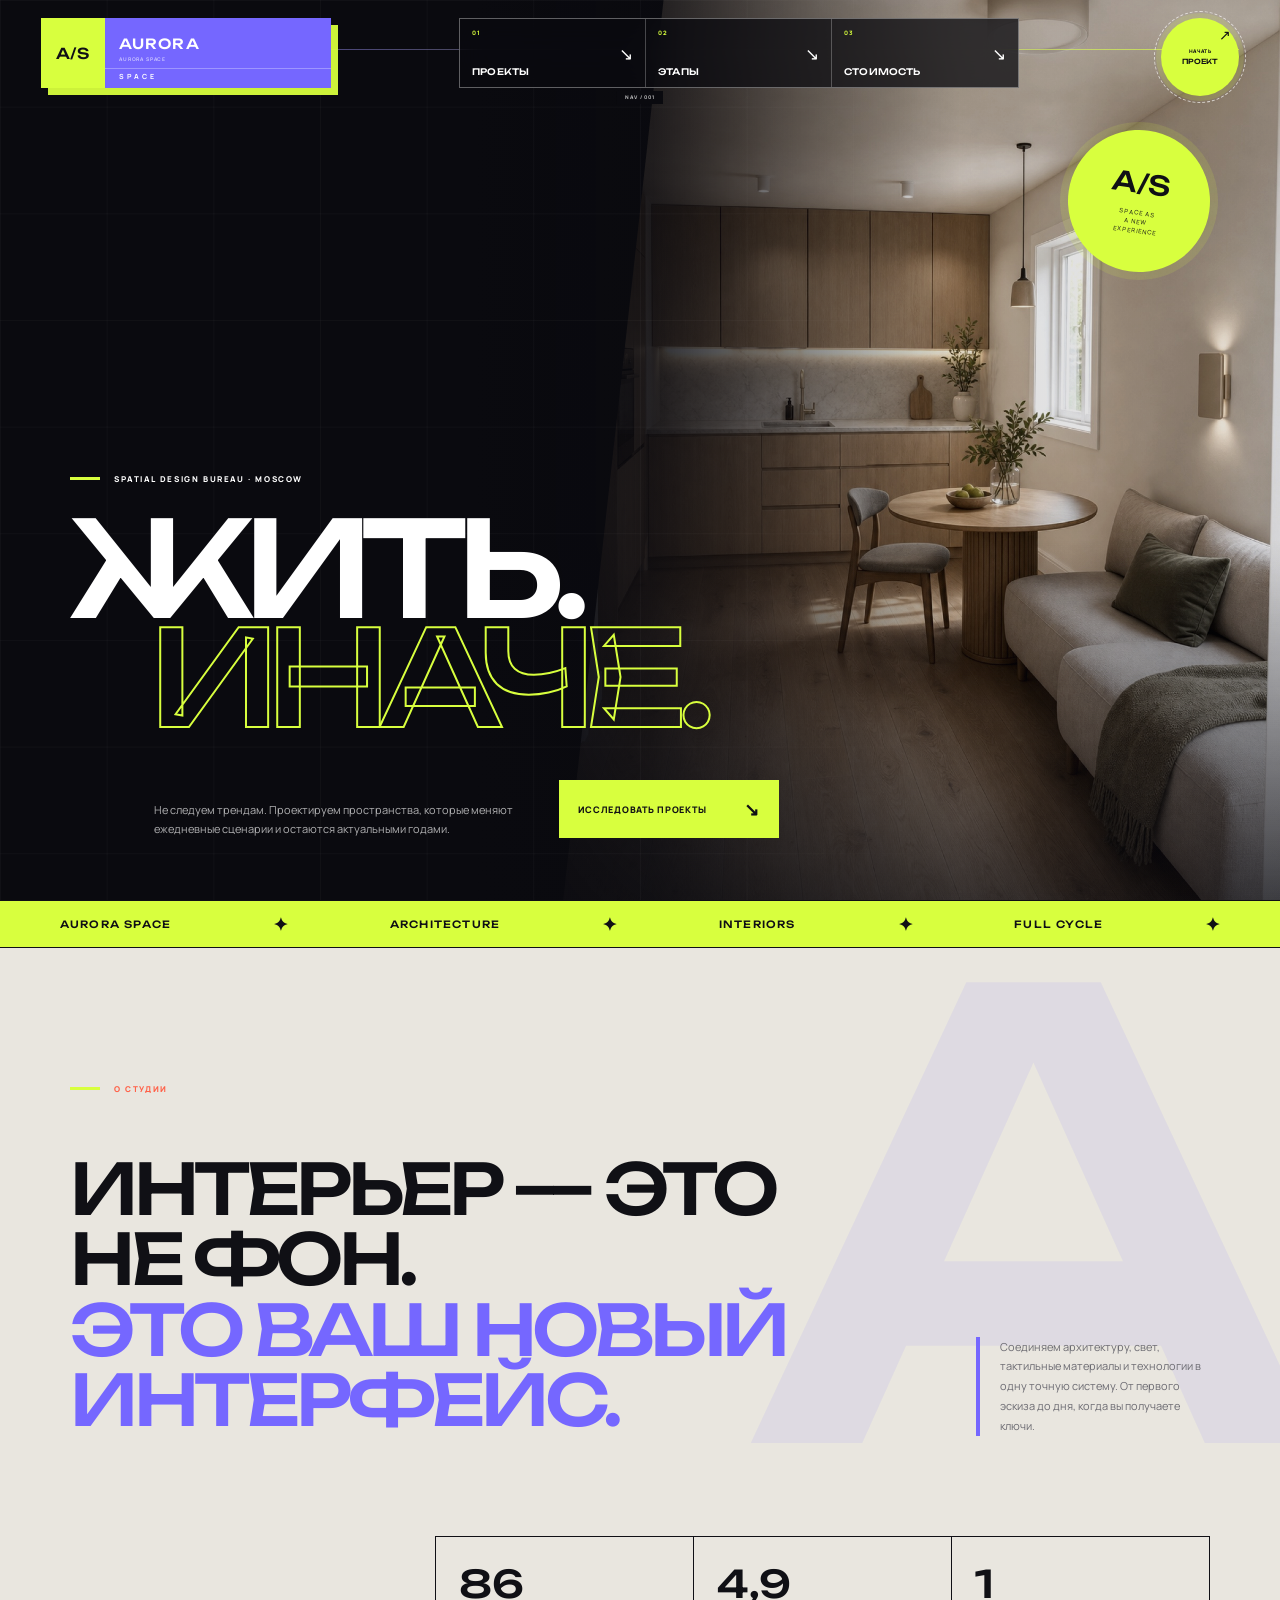
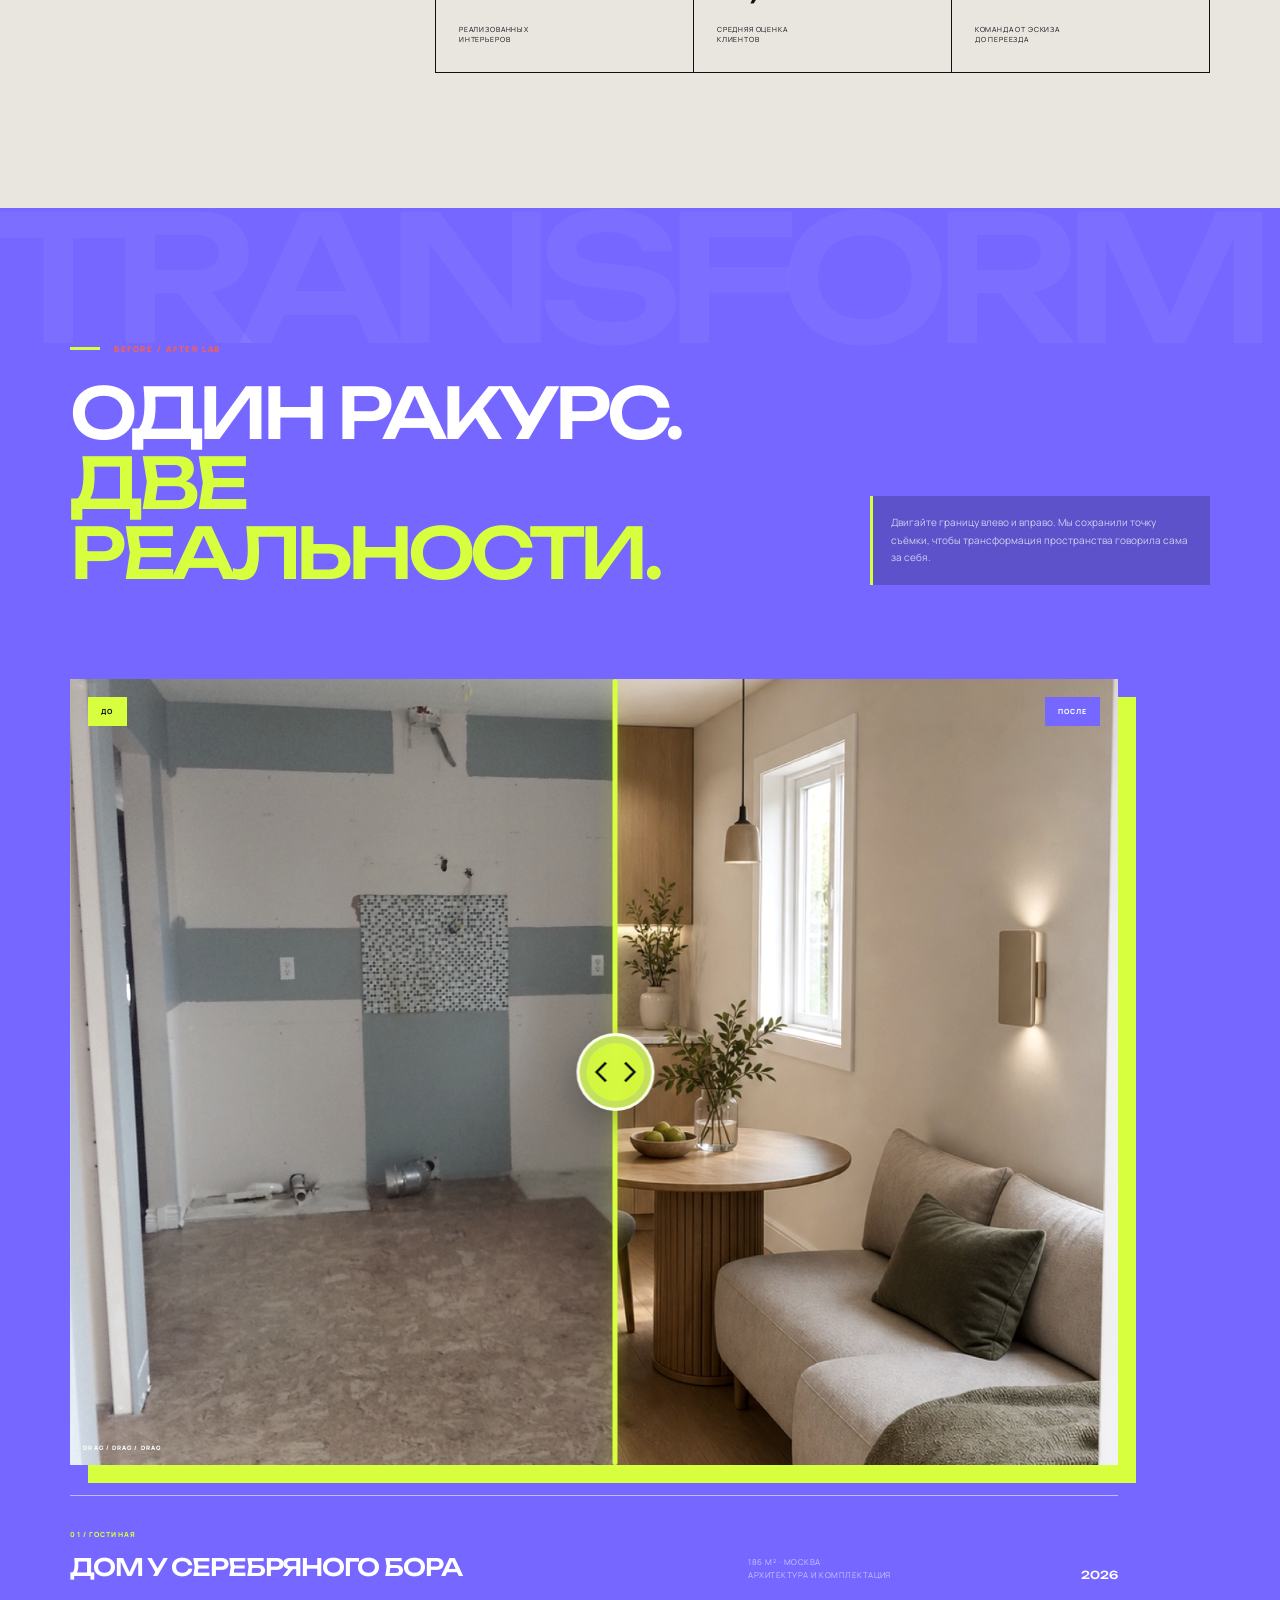
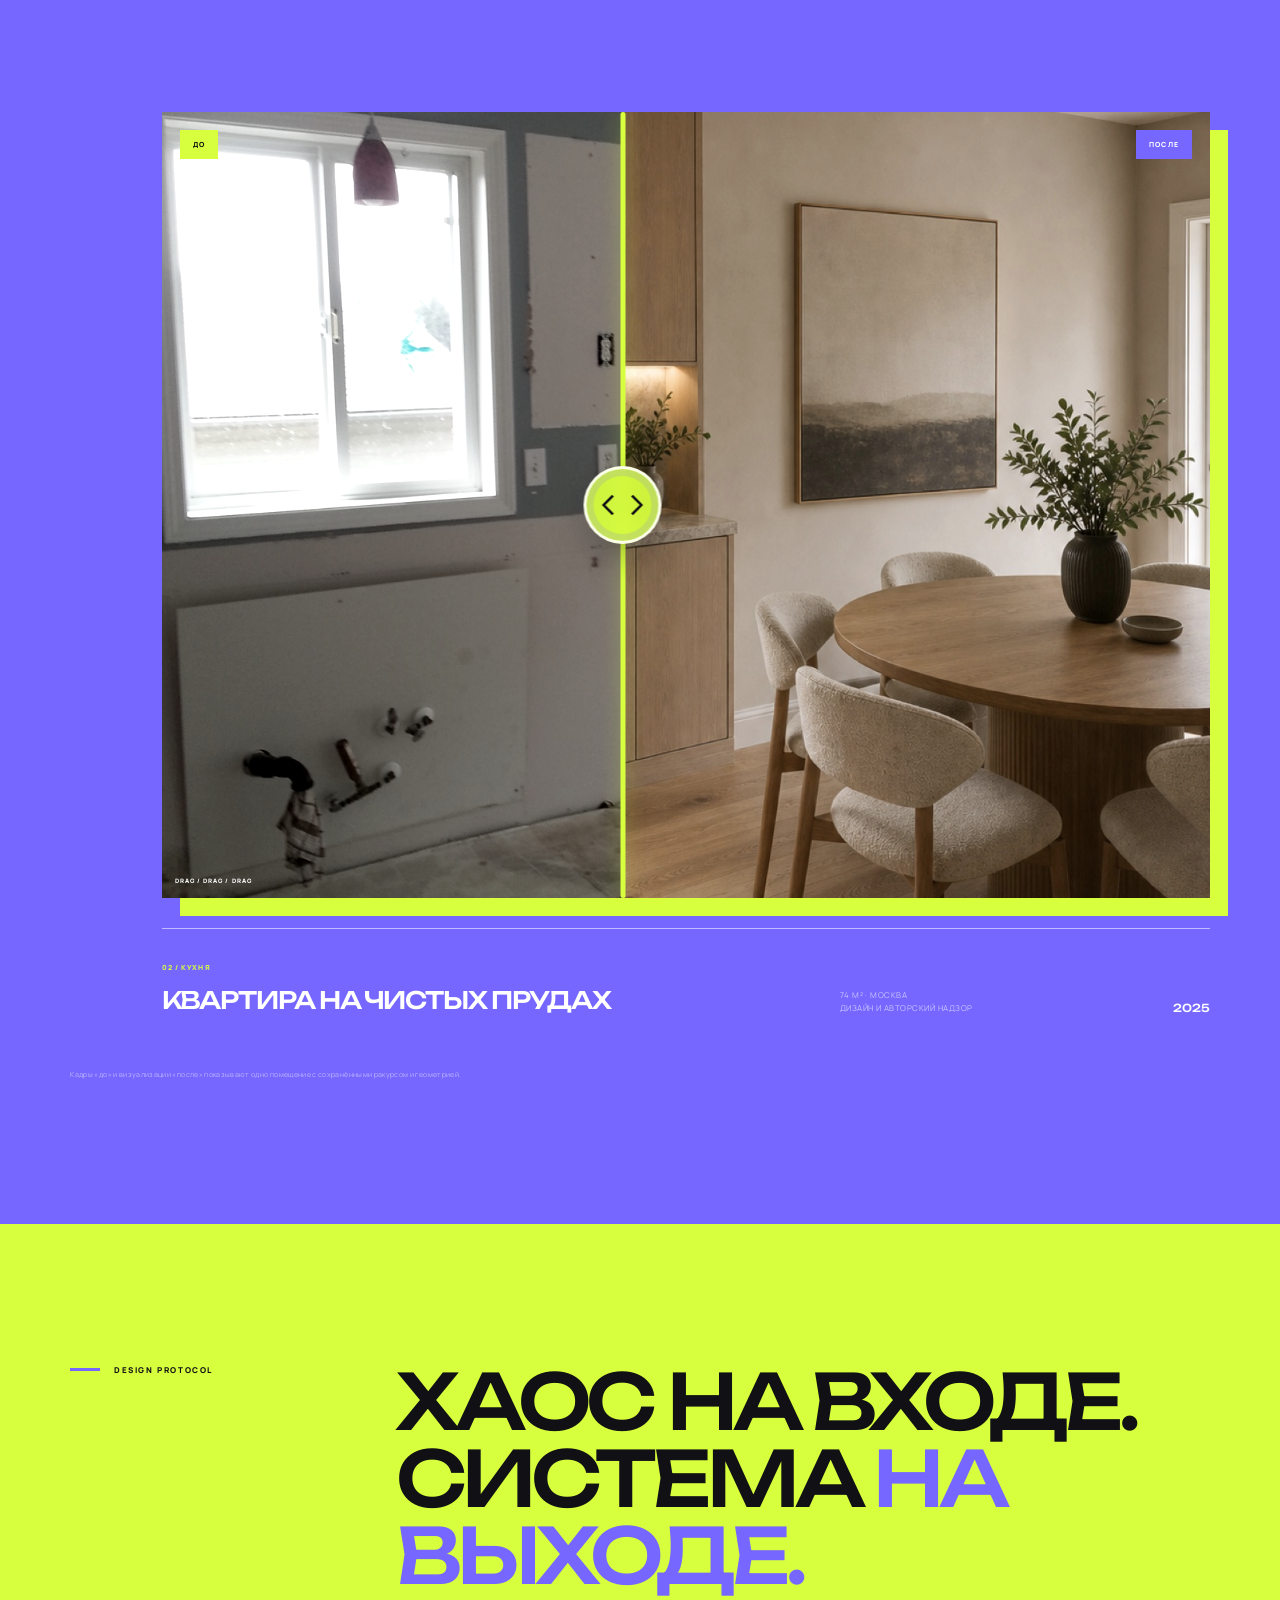
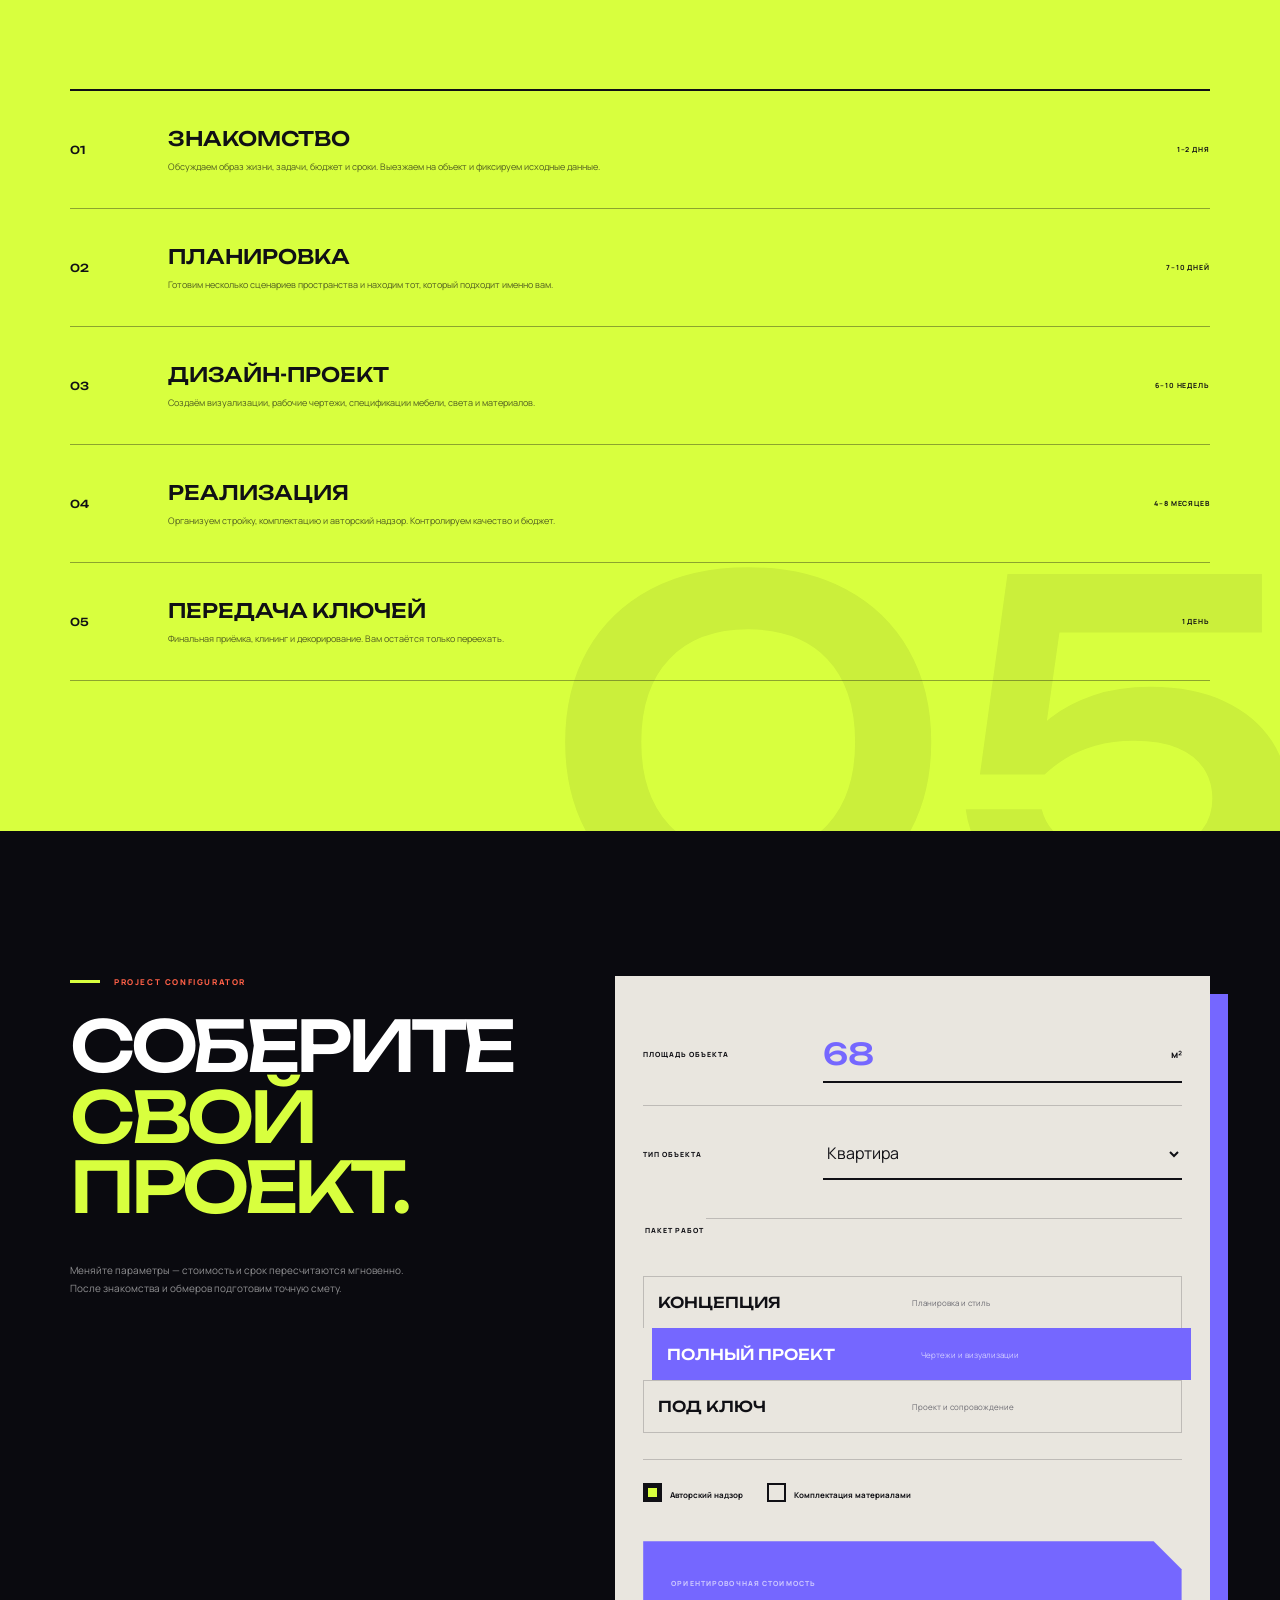
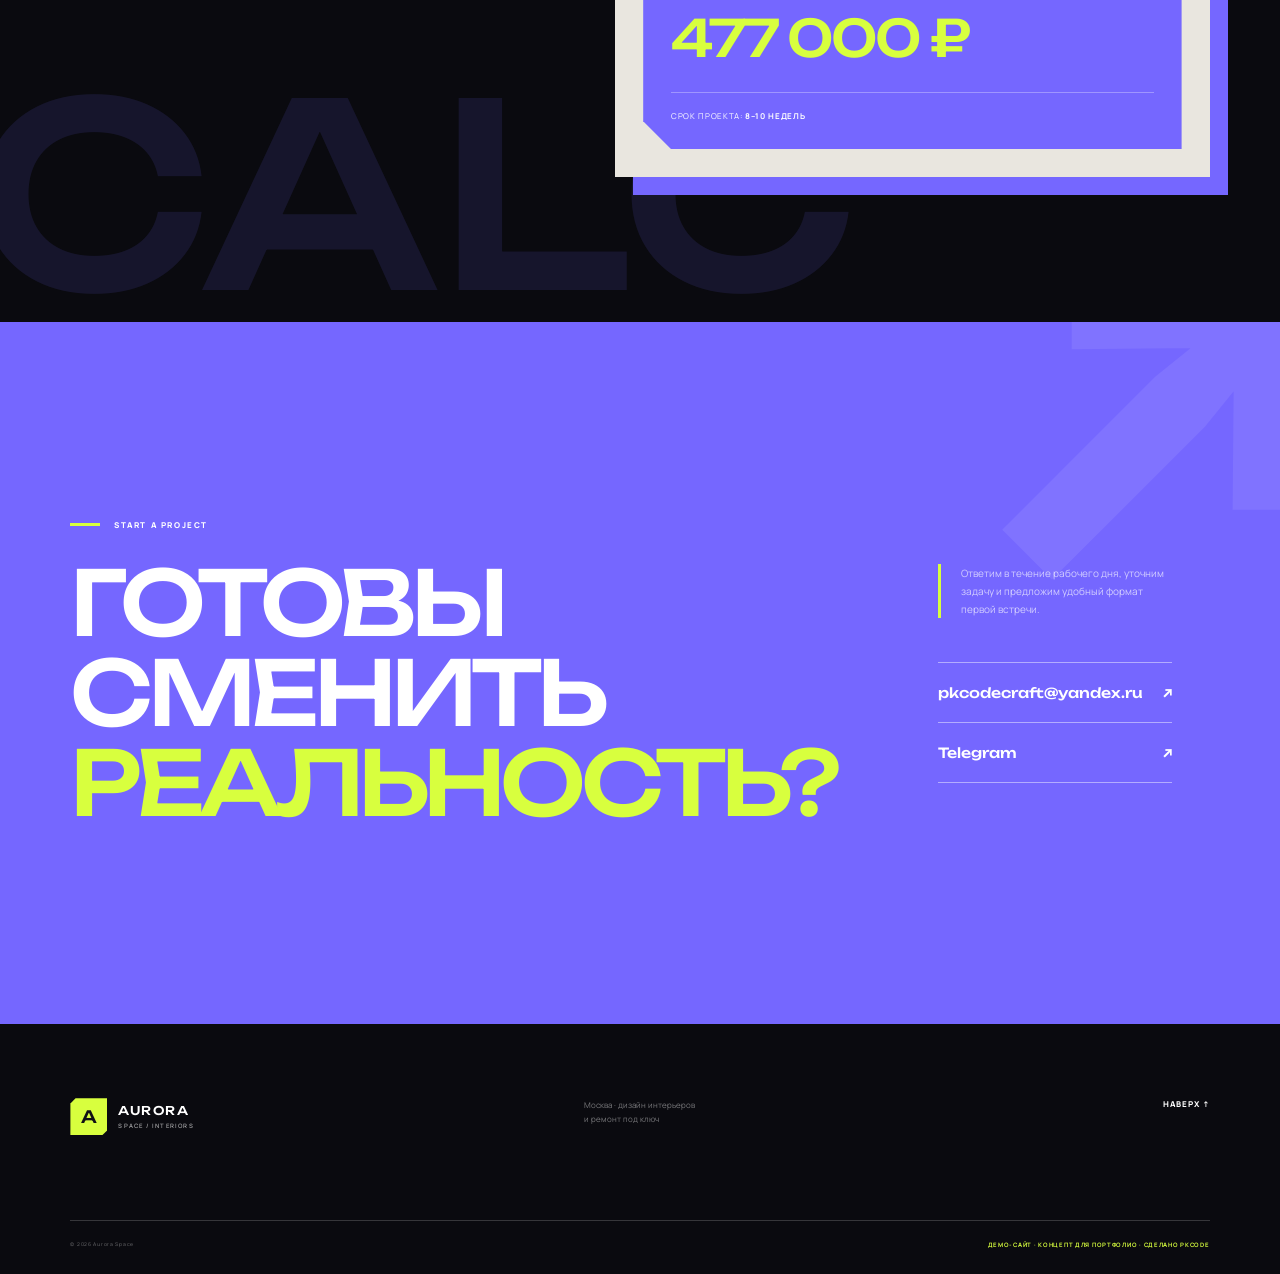
==== commit 419bda6f: "remove duplicate slider arrows" ====
--- a/aurora/index.html
+++ b/aurora/index.html
@@ -66,7 +66,7 @@
             <img class="compare-after" src="assets/living-after.jpg" alt="Гостиная после обновления" />
             <img class="compare-before" src="assets/living-before.jpg" alt="Гостиная до обновления" />
             <span class="compare-label before-label">ДО</span><span class="compare-label after-label">ПОСЛЕ</span>
-            <div class="compare-line" aria-hidden="true"><span>↔</span></div>
+            <div class="compare-line" aria-hidden="true"><span></span></div>
             <input class="compare-range" type="range" min="0" max="100" value="52" aria-label="Сравнить гостиную до и после ремонта" />
           </div>
           <div class="project-info"><div><span>01 / Гостиная</span><h3>Дом у Серебряного бора</h3></div><p>186 м² · Москва<br />Архитектура и комплектация</p><b>2026</b></div>
@@ -77,7 +77,7 @@
             <img class="compare-after" src="assets/kitchen-after.jpg" alt="Кухня после обновления" />
             <img class="compare-before" src="assets/kitchen-before.jpg" alt="Кухня до обновления" />
             <span class="compare-label before-label">ДО</span><span class="compare-label after-label">ПОСЛЕ</span>
-            <div class="compare-line" aria-hidden="true"><span>↔</span></div>
+            <div class="compare-line" aria-hidden="true"><span></span></div>
             <input class="compare-range" type="range" min="0" max="100" value="44" aria-label="Сравнить кухню до и после ремонта" />
           </div>
           <div class="project-info"><div><span>02 / Кухня</span><h3>Квартира на Чистых прудах</h3></div><p>74 м² · Москва<br />Дизайн и авторский надзор</p><b>2025</b></div>
